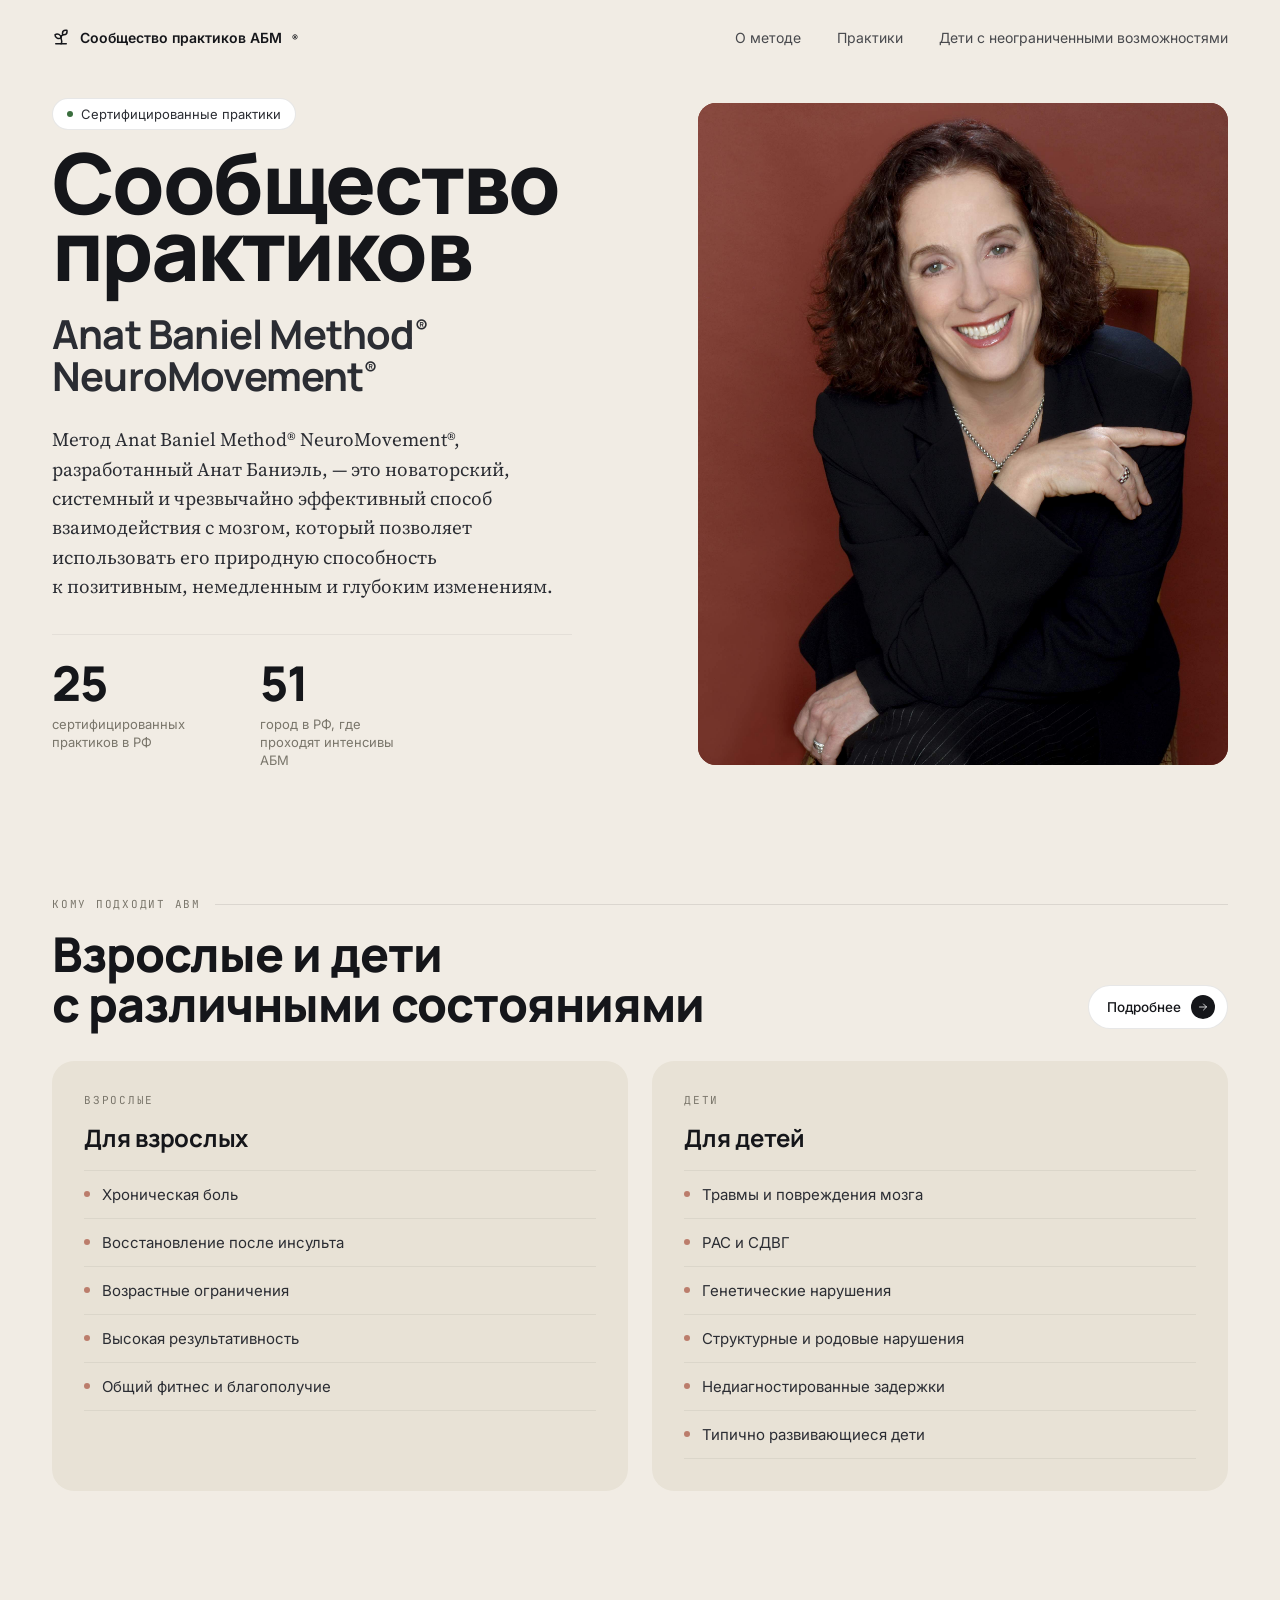
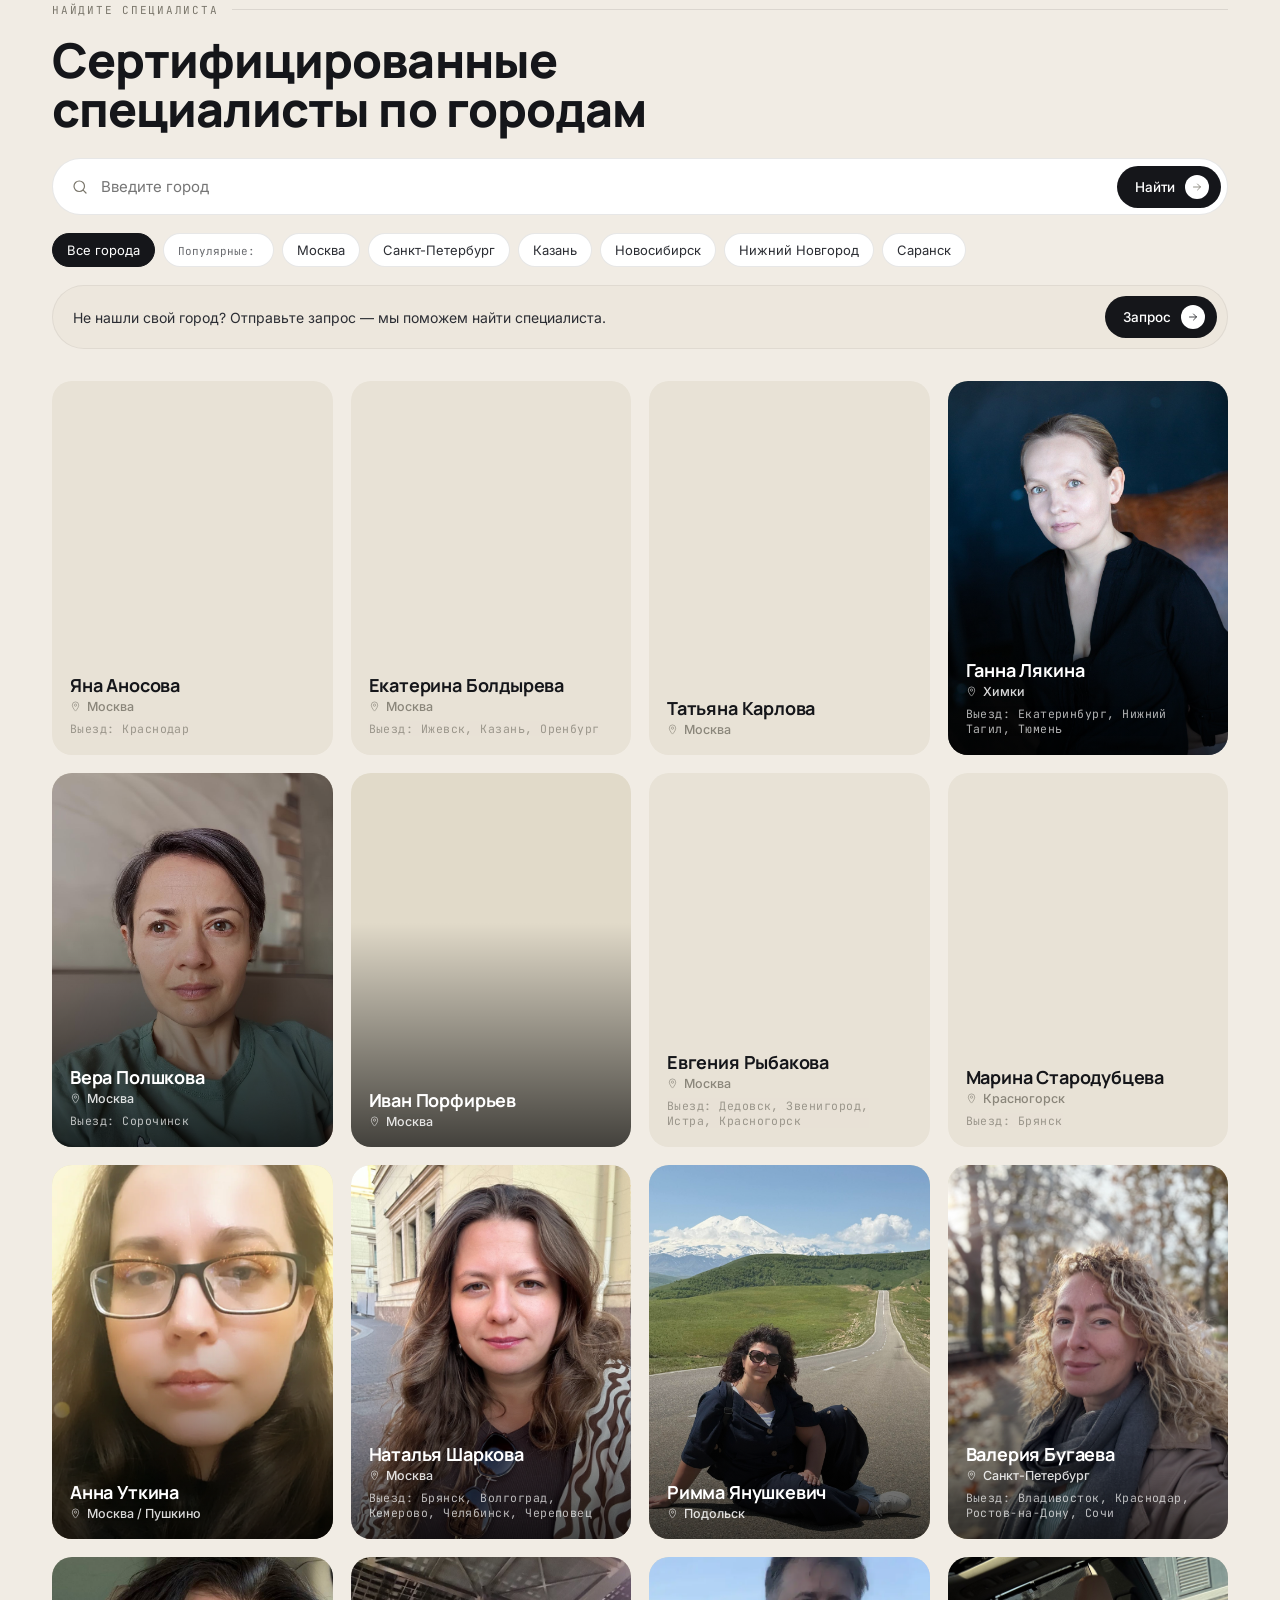
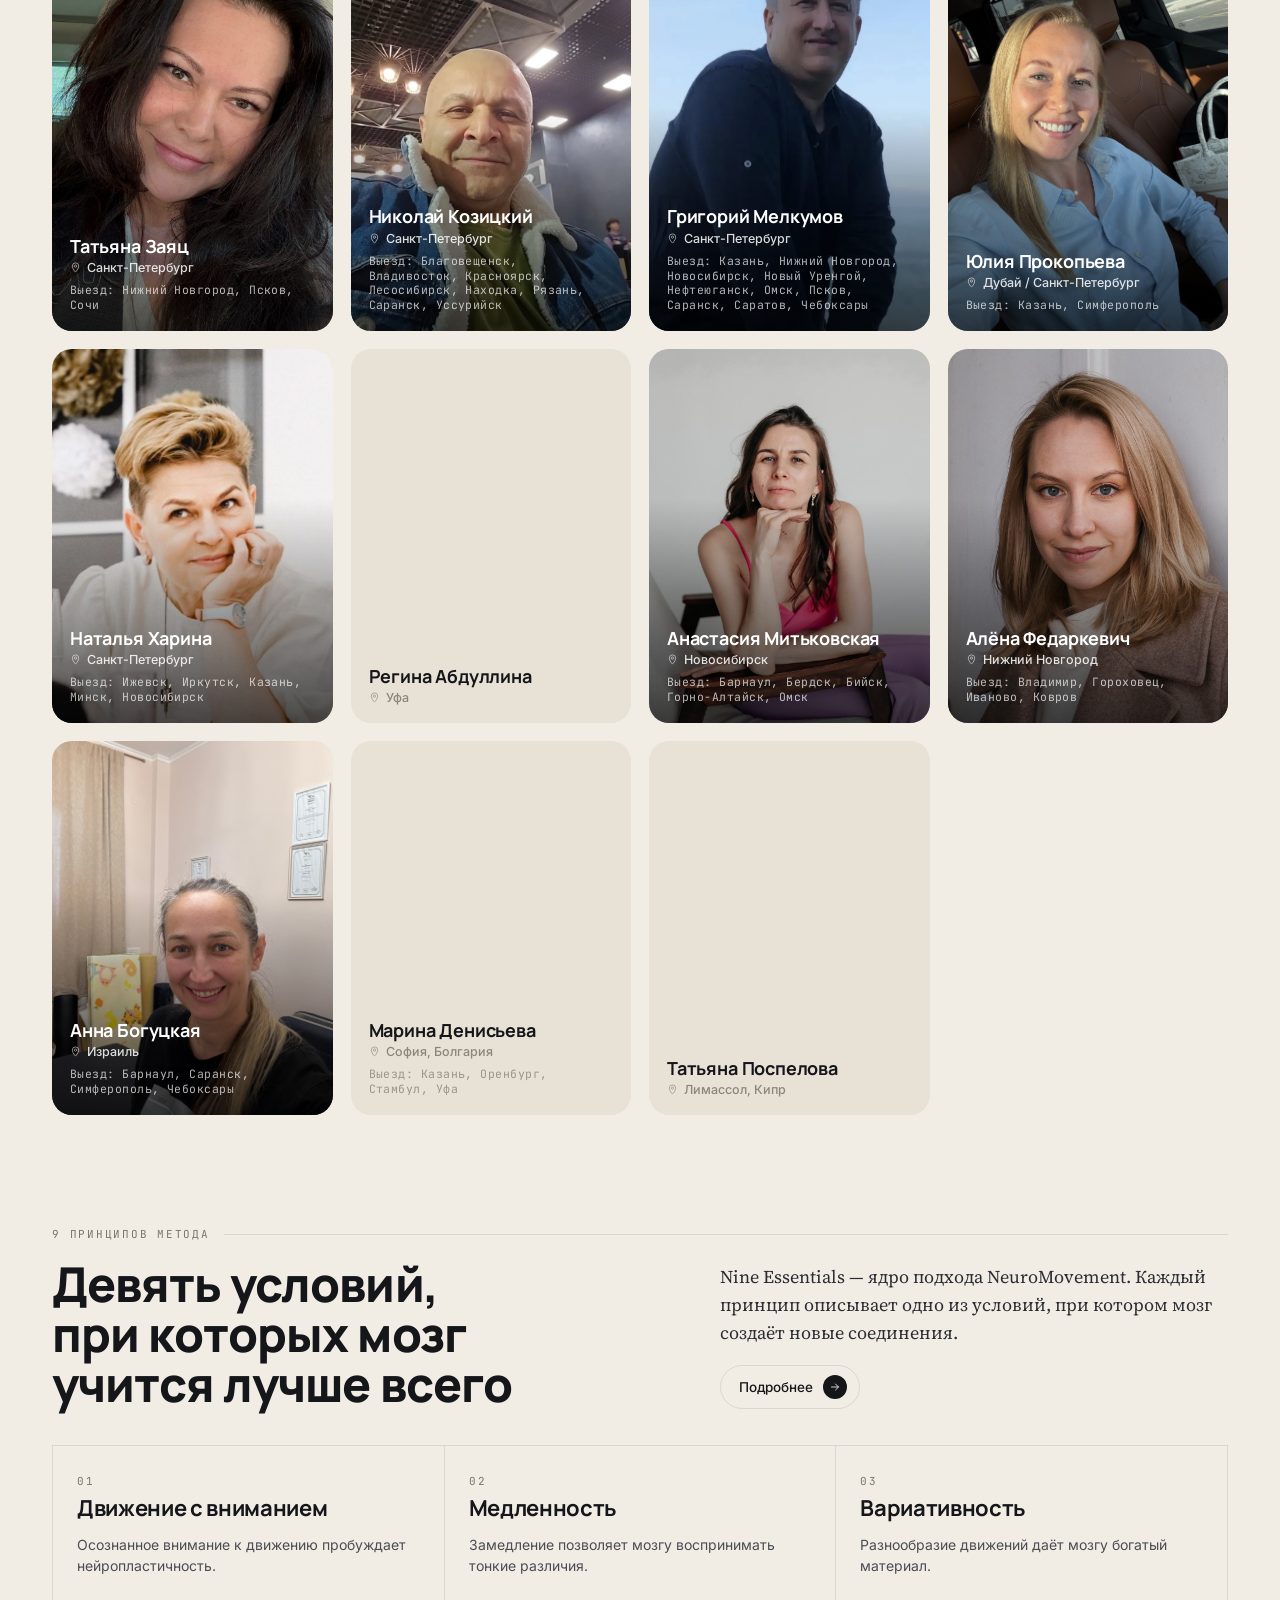
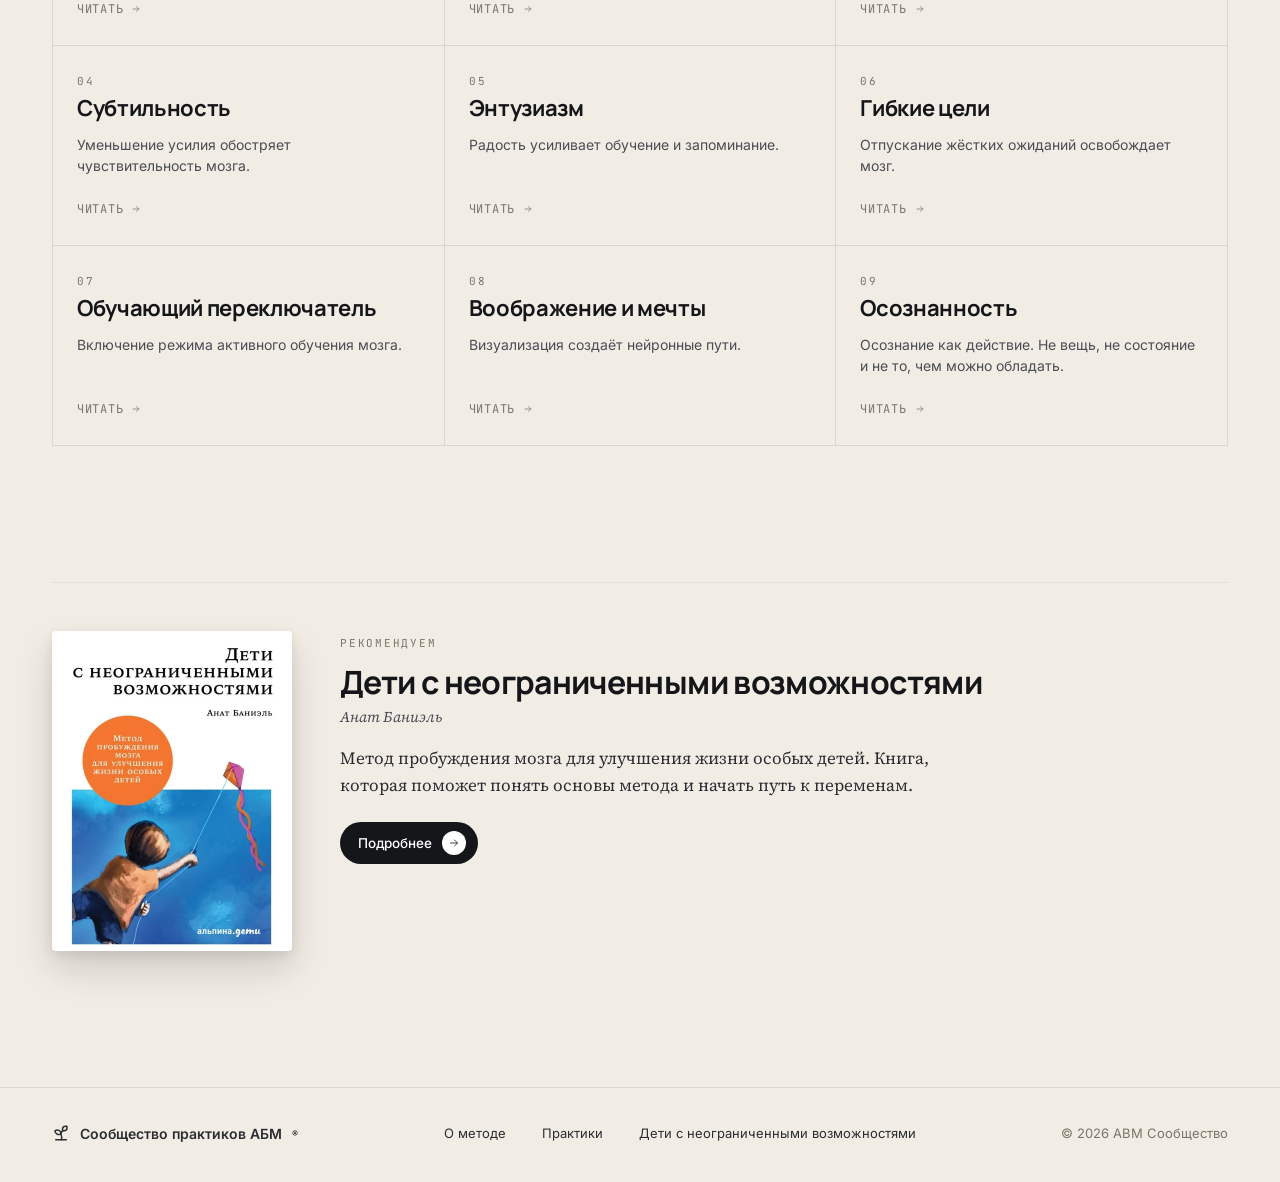
==== v2/index.html @ daff13ae "v2: фильтр городов учитывает выездные тоже Поиск/чипы матчатся по основному городу + travel cities (" ====
<!doctype html>
<html lang="ru">
<head>
<meta charset="utf-8" />
<meta name="viewport" content="width=device-width,initial-scale=1" />
<title>Сообщество практиков ABM NeuroMovement®</title>
<link rel="preconnect" href="https://fonts.googleapis.com">
<link rel="preconnect" href="https://fonts.gstatic.com" crossorigin>
<link href="https://fonts.googleapis.com/css2?family=Manrope:wght@400;500;600;700;800&family=Inter:wght@400;500;600&family=JetBrains+Mono:wght@400;500&family=Source+Serif+4:ital,opsz,wght@0,8..60,400;0,8..60,500;1,8..60,400&display=swap" rel="stylesheet">
<style>
  :root{
    --bg:#F1ECE4;
    --bg-soft:#EDE7DD;
    --card:#E8E2D6;
    --card-2:#E1DAC9;
    --ink:#15161A;
    --ink-2:#2B2D33;
    --ink-3:#4B4D55;
    --muted:#7A766B;
    --line: rgba(21,22,26,.10);
    --line-2: rgba(21,22,26,.06);
    --pill:#FFFFFF;
    --clay:#A8533F;
  }
  *{box-sizing:border-box}
  html,body{margin:0;padding:0;background:var(--bg);color:var(--ink);font-family:'Inter',system-ui,sans-serif;-webkit-font-smoothing:antialiased}
  a{color:inherit;text-decoration:none}
  img{display:block;max-width:100%}
  .container{max-width:1240px;margin:0 auto;padding:0 32px}
  .container.narrow{max-width:920px}
  .display{font-family:'Manrope',sans-serif;font-weight:800;letter-spacing:-0.025em;line-height:0.96}
  .serif{font-family:'Source Serif 4', Georgia, serif}
  .eyebrow{font-family:'JetBrains Mono',monospace;font-size:11px;letter-spacing:0.16em;text-transform:uppercase;color:var(--muted)}

  /* HEADER */
  header.top{padding:28px 0;}
  .top-row{display:flex;align-items:center;justify-content:space-between;gap:24px}
  .brand{display:flex;align-items:center;gap:10px;font-weight:600;font-size:14px}
  .brand .leaf{width:18px;height:18px;display:inline-grid;place-items:center}
  nav.menu{display:flex;gap:36px;font-size:14px;color:var(--ink-2)}
  nav.menu a{opacity:.85}
  nav.menu a:hover{opacity:1}

  /* HERO */
  .hero{padding:24px 0 80px}
  .hero-grid{display:grid;grid-template-columns:1.1fr 1fr;gap:64px;align-items:center}
  .hero h1{font-size:84px;margin:18px 0 12px;letter-spacing:-0.03em}
  .hero h2.sub-display{font-family:'Manrope',sans-serif;font-weight:700;font-size:40px;line-height:1.05;letter-spacing:-0.02em;margin:0 0 28px;color:var(--ink-2)}
  .hero .lede{font-family:'Source Serif 4',Georgia,serif;font-size:19px;line-height:1.55;color:var(--ink-2);max-width:520px;margin:0 0 32px}
  .hero-stats{display:flex;gap:48px;align-items:flex-start;margin-top:8px;border-top:1px solid var(--line-2);padding-top:24px;max-width:520px}
  .hero-stats .s .n{font-family:'Manrope',sans-serif;font-weight:800;font-size:48px;letter-spacing:-0.025em;line-height:1}
  .hero-stats .s .l{font-size:13px;color:var(--muted);margin-top:8px;line-height:1.4;max-width:160px}
  .hero-photo{aspect-ratio:4/5;background:#7E3A2A;border-radius:18px;overflow:hidden;position:relative}
  .hero-photo .ph-stripes{position:absolute;inset:0;background-image:repeating-linear-gradient(135deg,rgba(255,255,255,.04) 0 14px, rgba(0,0,0,.06) 14px 28px)}
  .hero-photo .ph-tag{position:absolute;left:18px;bottom:18px;font-family:'JetBrains Mono',monospace;font-size:10px;letter-spacing:.14em;text-transform:uppercase;color:rgba(255,255,255,.7);background:rgba(0,0,0,.3);padding:6px 9px;border-radius:6px}
  .hero-photo .ph-circle{position:absolute;right:24px;top:24px;font-family:'JetBrains Mono',monospace;font-size:10px;letter-spacing:.14em;text-transform:uppercase;color:rgba(255,255,255,.65);border:1px solid rgba(255,255,255,.4);padding:5px 9px;border-radius:999px}

  .pill{display:inline-flex;align-items:center;gap:8px;background:var(--pill);border:1px solid var(--line);padding:7px 14px;border-radius:999px;font-size:13px;color:var(--ink-2)}
  .pill .dot{width:6px;height:6px;border-radius:50%;background:#3a6e3e}

  .btn{display:inline-flex;align-items:center;gap:10px;background:#15161A;color:#fff;padding:9px 12px 9px 18px;border-radius:999px;font-size:13.5px;font-weight:500;border:0;cursor:pointer;font-family:inherit}
  .btn .arr{width:24px;height:24px;background:#fff;color:#15161A;border-radius:50%;display:grid;place-items:center}
  .btn.ghost{background:transparent;color:var(--ink);border:1px solid var(--line)}
  .btn.ghost .arr{background:#15161A;color:#fff}
  .btn.lite{background:#fff;color:var(--ink);border:1px solid var(--line)}
  .btn.lite .arr{background:#15161A;color:#fff}

  /* SECTION */
  section.block{padding:48px 0 64px}
  .sec-eyebrow{display:flex;align-items:center;gap:14px;color:var(--muted);max-width:1240px;margin:0 auto}
  .sec-eyebrow .ln{flex:1;height:1px;background:var(--line)}
  .sec-title{font-family:'Manrope',sans-serif;font-weight:800;letter-spacing:-0.02em;line-height:1.04;font-size:48px;margin:18px 0 0;max-width:760px}

  /* WHO IS IT FOR (calm, two columns) */
  .who-head{display:flex;justify-content:space-between;align-items:flex-end;gap:32px;margin-bottom:32px;flex-wrap:wrap}
  .who-cols{display:grid;grid-template-columns:1fr 1fr;gap:24px}
  .who-col{background:var(--card);border-radius:22px;padding:32px;display:flex;flex-direction:column;gap:18px}
  .who-col h3{font-family:'Manrope',sans-serif;font-weight:700;font-size:24px;letter-spacing:-0.01em;margin:0;line-height:1.1}
  .who-col .label{font-family:'JetBrains Mono',monospace;font-size:11px;letter-spacing:.16em;text-transform:uppercase;color:var(--muted)}
  .who-col ul{list-style:none;margin:0;padding:0;display:flex;flex-direction:column}
  .who-col li{display:flex;align-items:center;gap:12px;padding:14px 0;border-top:1px solid var(--line-2);font-size:15px;color:var(--ink-2)}
  .who-col li:last-child{border-bottom:1px solid var(--line-2)}
  .who-col li .dot{width:6px;height:6px;border-radius:50%;background:var(--clay);opacity:.7;flex:none}

  /* SEARCH PRACTITIONERS */
  .search-head{display:grid;grid-template-columns:1fr auto;gap:32px;align-items:end;margin-bottom:24px}
  .search-bar{display:flex;align-items:center;background:#fff;border:1px solid var(--line);border-radius:999px;padding:6px 6px 6px 18px;gap:12px;margin-bottom:18px}
  .search-bar svg{flex:none;color:var(--muted)}
  .search-bar input{flex:1;border:0;outline:0;background:transparent;font:inherit;font-size:15px;color:var(--ink);padding:12px 0}
  .search-bar .btn{margin-left:auto}
  .city-filters{display:flex;gap:8px;flex-wrap:wrap;margin-bottom:18px}
  .chip-btn{font:inherit;font-size:13px;background:#fff;color:var(--ink-2);border:1px solid var(--line);padding:8px 14px;border-radius:999px;cursor:pointer}
  .chip-btn.on{background:#15161A;color:#fff;border-color:#15161A}
  .chip-btn .lbl{opacity:.7;margin-right:4px;font-family:'JetBrains Mono',monospace;font-size:11px}
  .req-row{display:flex;align-items:center;justify-content:space-between;gap:16px;background:var(--bg-soft);border:1px solid var(--line-2);border-radius:999px;padding:10px 10px 10px 20px;font-size:14px;color:var(--ink-2);margin-bottom:32px}

  .pgrid{display:grid;grid-template-columns:repeat(4,1fr);gap:18px}
  .pcard{aspect-ratio:3/4;border-radius:20px;overflow:hidden;position:relative;background:var(--card-2);display:flex;flex-direction:column;justify-content:flex-end;padding:18px;color:#fff;isolation:isolate}
  .pcard.empty{background:var(--card);color:var(--ink)}
  .pcard.empty::after{display:none}
  .pcard .ph{position:absolute;inset:0;z-index:-2;background-size:cover;background-position:center}
  .pcard::after{content:"";position:absolute;inset:0;background:linear-gradient(180deg,rgba(0,0,0,0) 40%, rgba(0,0,0,.7) 100%);z-index:-1}
  .pcard .name{font-family:'Manrope',sans-serif;font-weight:700;font-size:18px;line-height:1.15;letter-spacing:-0.01em;margin:0 0 4px}
  .pcard .city{font-size:12.5px;opacity:.85;font-weight:500;display:flex;align-items:center;gap:6px}
  .pcard .city svg{opacity:.85}
  .pcard .away{margin-top:8px;font-size:11.5px;opacity:.7;line-height:1.3;font-family:'JetBrains Mono',monospace;letter-spacing:0.04em}
  .pcard.empty .name{color:var(--ink)}
  .pcard.empty .city{color:var(--muted)}
  .pcard.empty .away{color:var(--muted)}
  .pcard .ph:not([style])::before{content:"";position:absolute;inset:0;background-image:repeating-linear-gradient(135deg,rgba(255,255,255,.04) 0 14px, rgba(0,0,0,.06) 14px 28px)}
  .pcard .ph[style]{background-size:cover;background-position:center}

  /* placeholder photo backgrounds */
  .ph-a{background:linear-gradient(135deg,#5a4d40 0%,#2c2620 100%)}
  .ph-b{background:linear-gradient(135deg,#7d4a3a 0%,#3a1e18 100%)}
  .ph-c{background:linear-gradient(135deg,#3d4f3a 0%,#1c2a1a 100%)}
  .ph-d{background:linear-gradient(135deg,#3a4a55 0%,#1a2530 100%)}
  .ph-e{background:linear-gradient(135deg,#553a4a 0%,#2a1a25 100%)}
  .ph-f{background:linear-gradient(135deg,#6a5a3a 0%,#332a18 100%)}

  /* 9 PRINCIPLES — text-first, no images */
  .nine-head{display:grid;grid-template-columns:1.1fr .9fr;gap:48px;align-items:end;margin-bottom:36px}
  .nine-head p{font-family:'Source Serif 4',Georgia,serif;font-size:18px;line-height:1.55;color:var(--ink-2);margin:0;max-width:520px}
  .nine-grid{display:grid;grid-template-columns:repeat(3,1fr);gap:0;border-top:1px solid var(--line);border-left:1px solid var(--line)}
  .ncell{padding:28px 24px;border-right:1px solid var(--line);border-bottom:1px solid var(--line);min-height:200px;display:flex;flex-direction:column;gap:8px;background:transparent;transition:background .2s}
  .ncell:hover{background:var(--bg-soft)}
  .ncell .num{font-family:'JetBrains Mono',monospace;font-size:11px;letter-spacing:.18em;color:var(--muted)}
  .ncell h4{font-family:'Manrope',sans-serif;font-weight:700;font-size:22px;letter-spacing:-0.015em;margin:0 0 6px;line-height:1.1}
  .ncell p{font-size:14px;line-height:1.5;color:var(--ink-3);margin:0}
  .ncell .arr{margin-top:auto;padding-top:14px;display:inline-flex;align-items:center;gap:8px;font-size:12px;color:var(--muted);font-family:'JetBrains Mono',monospace;letter-spacing:.06em;text-transform:uppercase}

  /* BOOK calm */
  .book{display:grid;grid-template-columns:240px 1fr;gap:48px;align-items:start;padding:48px 0 24px;border-top:1px solid var(--line-2);margin-top:24px}
  .book .cover-wrap{aspect-ratio:3/4;border-radius:4px;box-shadow:0 18px 36px rgba(0,0,0,.14), 0 4px 12px rgba(0,0,0,.08);position:relative;overflow:hidden}
  .book .cover-wrap img{display:block;width:100%;height:100%;object-fit:cover}
  .book .body .label{font-family:'JetBrains Mono',monospace;font-size:11px;letter-spacing:.16em;text-transform:uppercase;color:var(--muted)}
  .book .body h2{font-family:'Manrope',sans-serif;font-weight:700;font-size:32px;letter-spacing:-0.02em;line-height:1.1;margin:14px 0 6px}
  .book .body .author{font-family:'Source Serif 4',Georgia,serif;font-style:italic;font-size:15px;color:var(--ink-3);margin-bottom:18px}
  .book .body p{font-family:'Source Serif 4',Georgia,serif;font-size:17px;line-height:1.6;color:var(--ink-2);margin:0 0 22px;max-width:620px}

  footer{padding:36px 0 40px;border-top:1px solid var(--line);margin-top:48px}
  footer .row{display:flex;justify-content:space-between;align-items:center;gap:32px;font-size:13px;color:var(--ink-2)}
  footer nav{display:flex;gap:36px}
  footer .copy{color:var(--muted)}

  svg{display:block}

  /* MODAL */
  .pcard{cursor:pointer}
  .modal-backdrop{position:fixed;inset:0;background:rgba(20,20,22,.45);backdrop-filter:blur(6px);-webkit-backdrop-filter:blur(6px);display:none;align-items:center;justify-content:center;z-index:90;padding:24px;opacity:0;transition:opacity .2s ease}
  .modal-backdrop.open{display:flex;opacity:1}
  .modal{background:var(--bg);border-radius:24px;width:min(880px,100%);max-height:calc(100vh - 48px);overflow:hidden;display:grid;grid-template-columns:340px 1fr;box-shadow:0 30px 80px rgba(0,0,0,.25), 0 8px 24px rgba(0,0,0,.12);transform:translateY(8px) scale(.985);transition:transform .25s cubic-bezier(.2,.7,.2,1)}
  .modal-backdrop.open .modal{transform:translateY(0) scale(1)}
  .modal .m-photo{position:relative;background:#7E3A2A;min-height:520px}
  .modal .m-photo .ph-stripes{position:absolute;inset:0;background-image:repeating-linear-gradient(135deg,rgba(255,255,255,.04) 0 14px, rgba(0,0,0,.06) 14px 28px)}
  .modal .m-photo .ph-tag{position:absolute;left:18px;bottom:18px;font-family:'JetBrains Mono',monospace;font-size:10px;letter-spacing:.14em;text-transform:uppercase;color:rgba(255,255,255,.7);background:rgba(0,0,0,.3);padding:6px 9px;border-radius:6px}
  .modal .m-body{padding:36px 36px 32px;overflow-y:auto;display:flex;flex-direction:column;gap:0}
  .modal .m-close{position:absolute;top:16px;right:16px;width:36px;height:36px;border-radius:50%;background:rgba(255,255,255,.92);border:0;display:grid;place-items:center;cursor:pointer;color:#15161A;z-index:2}
  .modal .m-close:hover{background:#fff}
  .modal .m-eyebrow{font-family:'JetBrains Mono',monospace;font-size:11px;letter-spacing:.16em;text-transform:uppercase;color:var(--muted);margin-bottom:14px}
  .modal h3{font-family:'Manrope',sans-serif;font-weight:800;font-size:36px;letter-spacing:-0.02em;line-height:1.05;margin:0 0 14px;color:var(--ink)}
  .modal .m-meta{display:flex;flex-wrap:wrap;gap:8px;margin-bottom:22px}
  .modal .m-meta .pill{font-size:12.5px;padding:6px 12px}
  .modal .m-meta .pill svg{flex:none;color:var(--muted)}
  .modal .m-bio p{font-family:'Source Serif 4',Georgia,serif;font-size:16px;line-height:1.6;color:var(--ink-2);margin:0 0 16px;letter-spacing:-0.003em}
  .modal .m-bio p:last-child{margin-bottom:0}
  .modal .m-tags{display:flex;flex-wrap:wrap;gap:6px;margin-top:22px;padding-top:22px;border-top:1px solid var(--line-2)}
  .modal .m-tags .chip{display:inline-block;font-size:12px;color:var(--ink-2);background:rgba(21,22,26,.05);padding:5px 11px;border-radius:999px}
  .modal .m-cta{display:flex;gap:10px;margin-top:24px;flex-wrap:wrap}

  @media (max-width: 720px){
    .modal{grid-template-columns:1fr;max-height:calc(100vh - 24px)}
    .modal .m-photo{min-height:240px;aspect-ratio:1.2/1}
    .modal h3{font-size:28px}
    .top-row{flex-direction:column;align-items:flex-start;gap:14px}
    nav.menu{flex-wrap:wrap;gap:14px 24px}
  }

  @media (max-width: 1080px){
    .hero-grid{grid-template-columns:1fr;gap:32px}
    .hero h1{font-size:60px}
    .hero h2.sub-display{font-size:28px}
    .who-cols{grid-template-columns:1fr}
    .pgrid{grid-template-columns:repeat(2,1fr)}
    .nine-grid{grid-template-columns:repeat(2,1fr)}
    .nine-head{grid-template-columns:1fr;gap:24px}
    .book{grid-template-columns:160px 1fr;gap:24px}
    .sec-title{font-size:36px}
  }
</style>
</head>
<body>

<header class="top">
  <div class="container top-row">
    <div class="brand">
      <span class="leaf" aria-hidden="true">
        <svg xmlns="http://www.w3.org/2000/svg" viewBox="0 0 24 24" fill="none" stroke="currentColor" stroke-width="2" stroke-linecap="round" stroke-linejoin="round" width="18" height="18"><path d="M14 9.536V7a4 4 0 0 1 4-4h1.5a.5.5 0 0 1 .5.5V5a4 4 0 0 1-4 4 4 4 0 0 0-4 4c0 2 1 3 1 5a5 5 0 0 1-1 3"/><path d="M4 9a5 5 0 0 1 8 4 5 5 0 0 1-8-4"/><path d="M5 21h14"/></svg>
      </span>
      Сообщество практиков АБМ<sup style="font-size:9px">®</sup>
    </div>
    <nav class="menu">
      <a href="#about">О методе</a>
      <a href="#search">Практики</a>
      <a href="#book">Дети с неограниченными возможностями</a>
    </nav>
  </div>
</header>

<!-- HERO -->
<section class="hero">
  <div class="container">
    <div class="hero-grid">
      <div>
        <span class="pill"><span class="dot"></span>Сертифицированные практики</span>
        <h1 class="display" style="line-height: 0.8; margin: 18px 0px 30.773438px">Сообщество<br/>практиков</h1>
        <h2 class="sub-display">Anat Baniel Method<sup style="font-size:0.5em;vertical-align:super">®</sup><br/>NeuroMovement<sup style="font-size:0.5em;vertical-align:super">®</sup></h2>
        <p class="lede">Метод Anat Baniel Method® NeuroMovement®, разработанный Анат&nbsp;Баниэль,&nbsp;— это новаторский, системный и&nbsp;чрезвычайно эффективный способ взаимодействия с&nbsp;мозгом, который позволяет использовать его природную способность к&nbsp;позитивным, немедленным и&nbsp;глубоким изменениям.</p>

        <div class="hero-stats">
          <div class="s">
            <div class="n">25</div>
            <div class="l">сертифицированных практиков в&nbsp;РФ</div>
          </div>
          <div class="s">
            <div class="n">51</div>
            <div class="l">город в&nbsp;РФ, где проходят интенсивы АБМ</div>
          </div>
        </div>
      </div>
      <div class="hero-photo" aria-label="Анат Баниэль — основатель метода">
        <img src="../images/anat-baniel.jpg" alt="Анат Баниэль" style="position:absolute;inset:0;width:100%;height:100%;object-fit:cover;object-position:center top">
      </div>
    </div>
  </div>
</section>

<!-- ABOUT / WHO IS IT FOR -->
<section class="block" id="about">
  <div class="container">
    <div class="sec-eyebrow"><span class="eyebrow">Кому подходит ABM</span><span class="ln"></span></div>
    <div class="who-head">
      <div>
        <h2 class="sec-title">Взрослые и&nbsp;дети<br/>с&nbsp;различными состояниями</h2>
      </div>
      <a href="#" class="btn lite">Подробнее
        <span class="arr"><svg width="12" height="12" viewBox="0 0 24 24" fill="none"><path d="M5 12h14M13 6l6 6-6 6" stroke="currentColor" stroke-width="1.6" stroke-linecap="round"/></svg></span>
      </a>
    </div>

    <div class="who-cols">
      <div class="who-col">
        <span class="label">Взрослые</span>
        <h3>Для&nbsp;взрослых</h3>
        <ul>
          <li><span class="dot"></span>Хроническая боль</li>
          <li><span class="dot"></span>Восстановление после инсульта</li>
          <li><span class="dot"></span>Возрастные ограничения</li>
          <li><span class="dot"></span>Высокая результативность</li>
          <li><span class="dot"></span>Общий фитнес и&nbsp;благополучие</li>
        </ul>
      </div>
      <div class="who-col">
        <span class="label">Дети</span>
        <h3>Для&nbsp;детей</h3>
        <ul>
          <li><span class="dot"></span>Травмы и&nbsp;повреждения мозга</li>
          <li><span class="dot"></span>РАС и&nbsp;СДВГ</li>
          <li><span class="dot"></span>Генетические нарушения</li>
          <li><span class="dot"></span>Структурные и&nbsp;родовые нарушения</li>
          <li><span class="dot"></span>Недиагностированные задержки</li>
          <li><span class="dot"></span>Типично развивающиеся дети</li>
        </ul>
      </div>
    </div>
  </div>
</section>

<!-- FIND PRACTITIONER -->
<section class="block" id="search">
  <div class="container">
    <div class="sec-eyebrow"><span class="eyebrow">Найдите специалиста</span><span class="ln"></span></div>
    <div class="search-head">
      <h2 class="sec-title">Сертифицированные<br/>специалисты по&nbsp;городам</h2>
    </div>

    <div class="search-bar">
      <svg width="18" height="18" viewBox="0 0 24 24" fill="none"><circle cx="11" cy="11" r="7" stroke="currentColor" stroke-width="1.6"/><path d="m20 20-3.5-3.5" stroke="currentColor" stroke-width="1.6" stroke-linecap="round"/></svg>
      <input placeholder="Введите город" aria-label="Поиск города" />
      <button class="btn">Найти
        <span class="arr"><svg width="12" height="12" viewBox="0 0 24 24" fill="none"><path d="M5 12h14M13 6l6 6-6 6" stroke="currentColor" stroke-width="1.6" stroke-linecap="round"/></svg></span>
      </button>
    </div>

    <div class="city-filters">
      <button class="chip-btn on">Все города</button>
      <button class="chip-btn"><span class="lbl">Популярные:</span></button>
      <button class="chip-btn">Москва</button>
      <button class="chip-btn">Санкт-Петербург</button>
      <button class="chip-btn">Казань</button>
      <button class="chip-btn">Новосибирск</button>
      <button class="chip-btn">Нижний Новгород</button>
      <button class="chip-btn">Саранск</button>
    </div>

    <div class="req-row">
      <span>Не нашли свой город? Отправьте запрос&nbsp;— мы&nbsp;поможем найти специалиста.</span>
      <a href="#" class="btn">Запрос
        <span class="arr"><svg width="12" height="12" viewBox="0 0 24 24" fill="none"><path d="M5 12h14M13 6l6 6-6 6" stroke="currentColor" stroke-width="1.6" stroke-linecap="round"/></svg></span>
      </a>
    </div>

    <div class="pgrid">
      <article class="pcard empty" data-id="anosova-yana">
        <div class="name">Яна Аносова</div>
        <div class="city"><svg width="11" height="11" viewBox="0 0 24 24" fill="none"><path d="M12 22s7-7 7-13a7 7 0 1 0-14 0c0 6 7 13 7 13Z" stroke="currentColor" stroke-width="1.6"/><circle cx="12" cy="9" r="2.5" stroke="currentColor" stroke-width="1.6"/></svg>Москва</div>
        <div class="away">Выезд: Краснодар</div>
      </article>
      <article class="pcard empty" data-id="boldyreva-ekaterina">
        <div class="name">Екатерина Болдырева</div>
        <div class="city"><svg width="11" height="11" viewBox="0 0 24 24" fill="none"><path d="M12 22s7-7 7-13a7 7 0 1 0-14 0c0 6 7 13 7 13Z" stroke="currentColor" stroke-width="1.6"/><circle cx="12" cy="9" r="2.5" stroke="currentColor" stroke-width="1.6"/></svg>Москва</div>
        <div class="away">Выезд: Ижевск, Казань, Оренбург</div>
      </article>
      <article class="pcard empty" data-id="karlova-tatyana">
        <div class="name">Татьяна Карлова</div>
        <div class="city"><svg width="11" height="11" viewBox="0 0 24 24" fill="none"><path d="M12 22s7-7 7-13a7 7 0 1 0-14 0c0 6 7 13 7 13Z" stroke="currentColor" stroke-width="1.6"/><circle cx="12" cy="9" r="2.5" stroke="currentColor" stroke-width="1.6"/></svg>Москва</div>
      </article>
      <article class="pcard" data-id="lyakina-ganna">
        <div class="ph" style="background-image:url(../images/practitioner-photos/lyakina-ganna.jpg)"></div>
        <div class="name">Ганна Лякина</div>
        <div class="city"><svg width="11" height="11" viewBox="0 0 24 24" fill="none"><path d="M12 22s7-7 7-13a7 7 0 1 0-14 0c0 6 7 13 7 13Z" stroke="currentColor" stroke-width="1.6"/><circle cx="12" cy="9" r="2.5" stroke="currentColor" stroke-width="1.6"/></svg>Химки</div>
        <div class="away">Выезд: Екатеринбург, Нижний Тагил, Тюмень</div>
      </article>

      <article class="pcard" data-id="polshkova-vera">
        <div class="ph" style="background-image:url(../images/practitioner-photos/polshkova-vera.jpg)"></div>
        <div class="name">Вера Полшкова</div>
        <div class="city"><svg width="11" height="11" viewBox="0 0 24 24" fill="none"><path d="M12 22s7-7 7-13a7 7 0 1 0-14 0c0 6 7 13 7 13Z" stroke="currentColor" stroke-width="1.6"/><circle cx="12" cy="9" r="2.5" stroke="currentColor" stroke-width="1.6"/></svg>Москва</div>
        <div class="away">Выезд: Сорочинск</div>
      </article>
      <article class="pcard" data-id="porfiriev-ivan">
        <div class="ph" style="background-image:url(../images/practitioner-photos/porfiriev-ivan.jpg)"></div>
        <div class="name">Иван Порфирьев</div>
        <div class="city"><svg width="11" height="11" viewBox="0 0 24 24" fill="none"><path d="M12 22s7-7 7-13a7 7 0 1 0-14 0c0 6 7 13 7 13Z" stroke="currentColor" stroke-width="1.6"/><circle cx="12" cy="9" r="2.5" stroke="currentColor" stroke-width="1.6"/></svg>Москва</div>
      </article>
      <article class="pcard empty" data-id="rybakova-evgeniya">
        <div class="name">Евгения Рыбакова</div>
        <div class="city"><svg width="11" height="11" viewBox="0 0 24 24" fill="none"><path d="M12 22s7-7 7-13a7 7 0 1 0-14 0c0 6 7 13 7 13Z" stroke="currentColor" stroke-width="1.6"/><circle cx="12" cy="9" r="2.5" stroke="currentColor" stroke-width="1.6"/></svg>Москва</div>
        <div class="away">Выезд: Дедовск, Звенигород, Истра, Красногорск</div>
      </article>
      <article class="pcard empty" data-id="starodubtseva-marina">
        <div class="name">Марина Стародубцева</div>
        <div class="city"><svg width="11" height="11" viewBox="0 0 24 24" fill="none"><path d="M12 22s7-7 7-13a7 7 0 1 0-14 0c0 6 7 13 7 13Z" stroke="currentColor" stroke-width="1.6"/><circle cx="12" cy="9" r="2.5" stroke="currentColor" stroke-width="1.6"/></svg>Красногорск</div>
        <div class="away">Выезд: Брянск</div>
      </article>

      <article class="pcard" data-id="utkina-anna">
        <div class="ph" style="background-image:url(../images/practitioner-photos/utkina-anna.webp)"></div>
        <div class="name">Анна Уткина</div>
        <div class="city"><svg width="11" height="11" viewBox="0 0 24 24" fill="none"><path d="M12 22s7-7 7-13a7 7 0 1 0-14 0c0 6 7 13 7 13Z" stroke="currentColor" stroke-width="1.6"/><circle cx="12" cy="9" r="2.5" stroke="currentColor" stroke-width="1.6"/></svg>Москва / Пушкино</div>
      </article>
      <article class="pcard" data-id="sharkova-natalya">
        <div class="ph" style="background-image:url(../images/practitioner-photos/sharkova-natalya.jpg)"></div>
        <div class="name">Наталья Шаркова</div>
        <div class="city"><svg width="11" height="11" viewBox="0 0 24 24" fill="none"><path d="M12 22s7-7 7-13a7 7 0 1 0-14 0c0 6 7 13 7 13Z" stroke="currentColor" stroke-width="1.6"/><circle cx="12" cy="9" r="2.5" stroke="currentColor" stroke-width="1.6"/></svg>Москва</div>
        <div class="away">Выезд: Брянск, Волгоград, Кемерово, Челябинск, Череповец</div>
      </article>
      <article class="pcard" data-id="yanushkevich-rimma">
        <div class="ph" style="background-image:url(../images/practitioner-photos/yanushkevich-rimma.jpg)"></div>
        <div class="name">Римма Янушкевич</div>
        <div class="city"><svg width="11" height="11" viewBox="0 0 24 24" fill="none"><path d="M12 22s7-7 7-13a7 7 0 1 0-14 0c0 6 7 13 7 13Z" stroke="currentColor" stroke-width="1.6"/><circle cx="12" cy="9" r="2.5" stroke="currentColor" stroke-width="1.6"/></svg>Подольск</div>
      </article>
      <article class="pcard" data-id="bugaeva-valeriya">
        <div class="ph" style="background-image:url(../images/practitioner-photos/bugaeva-valeriya.jpg)"></div>
        <div class="name">Валерия Бугаева</div>
        <div class="city"><svg width="11" height="11" viewBox="0 0 24 24" fill="none"><path d="M12 22s7-7 7-13a7 7 0 1 0-14 0c0 6 7 13 7 13Z" stroke="currentColor" stroke-width="1.6"/><circle cx="12" cy="9" r="2.5" stroke="currentColor" stroke-width="1.6"/></svg>Санкт-Петербург</div>
        <div class="away">Выезд: Владивосток, Краснодар, Ростов-на-Дону, Сочи</div>
      </article>

      <article class="pcard" data-id="zayats-tatyana">
        <div class="ph" style="background-image:url(../images/practitioner-photos/zayats-tatyana.jpg)"></div>
        <div class="name">Татьяна Заяц</div>
        <div class="city"><svg width="11" height="11" viewBox="0 0 24 24" fill="none"><path d="M12 22s7-7 7-13a7 7 0 1 0-14 0c0 6 7 13 7 13Z" stroke="currentColor" stroke-width="1.6"/><circle cx="12" cy="9" r="2.5" stroke="currentColor" stroke-width="1.6"/></svg>Санкт-Петербург</div>
        <div class="away">Выезд: Нижний Новгород, Псков, Сочи</div>
      </article>
      <article class="pcard" data-id="kozitsky-nikolay">
        <div class="ph" style="background-image:url(../images/practitioner-photos/kozitsky-nikolay.jpg)"></div>
        <div class="name">Николай Козицкий</div>
        <div class="city"><svg width="11" height="11" viewBox="0 0 24 24" fill="none"><path d="M12 22s7-7 7-13a7 7 0 1 0-14 0c0 6 7 13 7 13Z" stroke="currentColor" stroke-width="1.6"/><circle cx="12" cy="9" r="2.5" stroke="currentColor" stroke-width="1.6"/></svg>Санкт-Петербург</div>
        <div class="away">Выезд: Благовещенск, Владивосток, Красноярск, Лесосибирск, Находка, Рязань, Саранск, Уссурийск</div>
      </article>
      <article class="pcard" data-id="melkumov-grigory">
        <div class="ph" style="background-image:url(../images/practitioner-photos/melkumov-grigory.webp)"></div>
        <div class="name">Григорий Мелкумов</div>
        <div class="city"><svg width="11" height="11" viewBox="0 0 24 24" fill="none"><path d="M12 22s7-7 7-13a7 7 0 1 0-14 0c0 6 7 13 7 13Z" stroke="currentColor" stroke-width="1.6"/><circle cx="12" cy="9" r="2.5" stroke="currentColor" stroke-width="1.6"/></svg>Санкт-Петербург</div>
        <div class="away">Выезд: Казань, Нижний Новгород, Новосибирск, Новый Уренгой, Нефтеюганск, Омск, Псков, Саранск, Саратов, Чебоксары</div>
      </article>
      <article class="pcard" data-id="prokopyeva-yuliya">
        <div class="ph" style="background-image:url(../images/practitioner-photos/prokopyeva-yuliya.jpg)"></div>
        <div class="name">Юлия Прокопьева</div>
        <div class="city"><svg width="11" height="11" viewBox="0 0 24 24" fill="none"><path d="M12 22s7-7 7-13a7 7 0 1 0-14 0c0 6 7 13 7 13Z" stroke="currentColor" stroke-width="1.6"/><circle cx="12" cy="9" r="2.5" stroke="currentColor" stroke-width="1.6"/></svg>Дубай / Санкт-Петербург</div>
        <div class="away">Выезд: Казань, Симферополь</div>
      </article>

      <article class="pcard" data-id="kharina-natalya">
        <div class="ph" style="background-image:url(../images/practitioner-photos/kharina-natalya.jpg)"></div>
        <div class="name">Наталья Харина</div>
        <div class="city"><svg width="11" height="11" viewBox="0 0 24 24" fill="none"><path d="M12 22s7-7 7-13a7 7 0 1 0-14 0c0 6 7 13 7 13Z" stroke="currentColor" stroke-width="1.6"/><circle cx="12" cy="9" r="2.5" stroke="currentColor" stroke-width="1.6"/></svg>Санкт-Петербург</div>
        <div class="away">Выезд: Ижевск, Иркутск, Казань, Минск, Новосибирск</div>
      </article>
      <article class="pcard empty" data-id="abdullina-regina">
        <div class="name">Регина Абдуллина</div>
        <div class="city"><svg width="11" height="11" viewBox="0 0 24 24" fill="none"><path d="M12 22s7-7 7-13a7 7 0 1 0-14 0c0 6 7 13 7 13Z" stroke="currentColor" stroke-width="1.6"/><circle cx="12" cy="9" r="2.5" stroke="currentColor" stroke-width="1.6"/></svg>Уфа</div>
      </article>
      <article class="pcard" data-id="mitkovskaya-anastasiya">
        <div class="ph" style="background-image:url(../images/practitioner-photos/mitkovskaya-anastasiya.jpg)"></div>
        <div class="name">Анастасия Митьковская</div>
        <div class="city"><svg width="11" height="11" viewBox="0 0 24 24" fill="none"><path d="M12 22s7-7 7-13a7 7 0 1 0-14 0c0 6 7 13 7 13Z" stroke="currentColor" stroke-width="1.6"/><circle cx="12" cy="9" r="2.5" stroke="currentColor" stroke-width="1.6"/></svg>Новосибирск</div>
        <div class="away">Выезд: Барнаул, Бердск, Бийск, Горно-Алтайск, Омск</div>
      </article>
      <article class="pcard" data-id="fedarkevich-alyona">
        <div class="ph" style="background-image:url(../images/practitioner-photos/fedarkevich-alyona.jpg)"></div>
        <div class="name">Алёна Федаркевич</div>
        <div class="city"><svg width="11" height="11" viewBox="0 0 24 24" fill="none"><path d="M12 22s7-7 7-13a7 7 0 1 0-14 0c0 6 7 13 7 13Z" stroke="currentColor" stroke-width="1.6"/><circle cx="12" cy="9" r="2.5" stroke="currentColor" stroke-width="1.6"/></svg>Нижний Новгород</div>
        <div class="away">Выезд: Владимир, Гороховец, Иваново, Ковров</div>
      </article>

      <article class="pcard" data-id="bogutskaya-anna">
        <div class="ph" style="background-image:url(../images/practitioner-photos/bogutskaya-anna.jpg)"></div>
        <div class="name">Анна Богуцкая</div>
        <div class="city"><svg width="11" height="11" viewBox="0 0 24 24" fill="none"><path d="M12 22s7-7 7-13a7 7 0 1 0-14 0c0 6 7 13 7 13Z" stroke="currentColor" stroke-width="1.6"/><circle cx="12" cy="9" r="2.5" stroke="currentColor" stroke-width="1.6"/></svg>Израиль</div>
        <div class="away">Выезд: Барнаул, Саранск, Симферополь, Чебоксары</div>
      </article>
      <article class="pcard empty" data-id="denisyeva-marina">
        <div class="name">Марина Денисьева</div>
        <div class="city"><svg width="11" height="11" viewBox="0 0 24 24" fill="none"><path d="M12 22s7-7 7-13a7 7 0 1 0-14 0c0 6 7 13 7 13Z" stroke="currentColor" stroke-width="1.6"/><circle cx="12" cy="9" r="2.5" stroke="currentColor" stroke-width="1.6"/></svg>София, Болгария</div>
        <div class="away">Выезд: Казань, Оренбург, Стамбул, Уфа</div>
      </article>
      <article class="pcard empty" data-id="pospelova-tatyana">
        <div class="name">Татьяна Поспелова</div>
        <div class="city"><svg width="11" height="11" viewBox="0 0 24 24" fill="none"><path d="M12 22s7-7 7-13a7 7 0 1 0-14 0c0 6 7 13 7 13Z" stroke="currentColor" stroke-width="1.6"/><circle cx="12" cy="9" r="2.5" stroke="currentColor" stroke-width="1.6"/></svg>Лимассол, Кипр</div>
      </article>
    </div>
  </div>
</section>

<!-- 9 PRINCIPLES — text grid -->
<section class="block" id="principles">
  <div class="container">
    <div class="sec-eyebrow"><span class="eyebrow">9 принципов метода</span><span class="ln"></span></div>
    <div class="nine-head">
      <div>
        <h2 class="sec-title">Девять условий,<br/>при которых мозг<br/>учится лучше всего</h2>
      </div>
      <div>
        <p>Nine Essentials&nbsp;— ядро подхода NeuroMovement. Каждый принцип описывает одно из&nbsp;условий, при котором мозг создаёт новые соединения.</p>
        <a href="about.html" class="btn ghost" style="margin-top:18px">Подробнее
          <span class="arr"><svg width="12" height="12" viewBox="0 0 24 24" fill="none"><path d="M5 12h14M13 6l6 6-6 6" stroke="currentColor" stroke-width="1.6" stroke-linecap="round"/></svg></span>
        </a>
      </div>
    </div>

    <div class="nine-grid">
      <a class="ncell" href="about.html"><span class="num">01</span><h4>Движение с&nbsp;вниманием</h4><p>Осознанное внимание к&nbsp;движению пробуждает нейропластичность.</p><span class="arr">читать <svg width="10" height="10" viewBox="0 0 24 24" fill="none"><path d="M5 12h14M13 6l6 6-6 6" stroke="currentColor" stroke-width="1.8" stroke-linecap="round"/></svg></span></a>
      <a class="ncell" href="about.html"><span class="num">02</span><h4>Медленность</h4><p>Замедление позволяет мозгу воспринимать тонкие различия.</p><span class="arr">читать <svg width="10" height="10" viewBox="0 0 24 24" fill="none"><path d="M5 12h14M13 6l6 6-6 6" stroke="currentColor" stroke-width="1.8" stroke-linecap="round"/></svg></span></a>
      <a class="ncell" href="about.html"><span class="num">03</span><h4>Вариативность</h4><p>Разнообразие движений даёт мозгу богатый материал.</p><span class="arr">читать <svg width="10" height="10" viewBox="0 0 24 24" fill="none"><path d="M5 12h14M13 6l6 6-6 6" stroke="currentColor" stroke-width="1.8" stroke-linecap="round"/></svg></span></a>
      <a class="ncell" href="about.html"><span class="num">04</span><h4>Субтильность</h4><p>Уменьшение усилия обостряет чувствительность мозга.</p><span class="arr">читать <svg width="10" height="10" viewBox="0 0 24 24" fill="none"><path d="M5 12h14M13 6l6 6-6 6" stroke="currentColor" stroke-width="1.8" stroke-linecap="round"/></svg></span></a>
      <a class="ncell" href="about.html"><span class="num">05</span><h4>Энтузиазм</h4><p>Радость усиливает обучение и&nbsp;запоминание.</p><span class="arr">читать <svg width="10" height="10" viewBox="0 0 24 24" fill="none"><path d="M5 12h14M13 6l6 6-6 6" stroke="currentColor" stroke-width="1.8" stroke-linecap="round"/></svg></span></a>
      <a class="ncell" href="about.html"><span class="num">06</span><h4>Гибкие цели</h4><p>Отпускание жёстких ожиданий освобождает мозг.</p><span class="arr">читать <svg width="10" height="10" viewBox="0 0 24 24" fill="none"><path d="M5 12h14M13 6l6 6-6 6" stroke="currentColor" stroke-width="1.8" stroke-linecap="round"/></svg></span></a>
      <a class="ncell" href="about.html"><span class="num">07</span><h4>Обучающий переключатель</h4><p>Включение режима активного обучения мозга.</p><span class="arr">читать <svg width="10" height="10" viewBox="0 0 24 24" fill="none"><path d="M5 12h14M13 6l6 6-6 6" stroke="currentColor" stroke-width="1.8" stroke-linecap="round"/></svg></span></a>
      <a class="ncell" href="about.html"><span class="num">08</span><h4>Воображение и&nbsp;мечты</h4><p>Визуализация создаёт нейронные пути.</p><span class="arr">читать <svg width="10" height="10" viewBox="0 0 24 24" fill="none"><path d="M5 12h14M13 6l6 6-6 6" stroke="currentColor" stroke-width="1.8" stroke-linecap="round"/></svg></span></a>
      <a class="ncell" href="about.html"><span class="num">09</span><h4>Осознанность</h4><p>Осознание как&nbsp;действие. Не&nbsp;вещь, не&nbsp;состояние и&nbsp;не&nbsp;то, чем можно обладать.</p><span class="arr">читать <svg width="10" height="10" viewBox="0 0 24 24" fill="none"><path d="M5 12h14M13 6l6 6-6 6" stroke="currentColor" stroke-width="1.8" stroke-linecap="round"/></svg></span></a>
    </div>
  </div>
</section>

<!-- BOOK -->
<section class="block" id="book">
  <div class="container">
    <div class="book">
      <div>
        <div class="cover-wrap" aria-label="Обложка книги">
          <img src="../images/XMtu4.webp" alt="Обложка книги «Дети с неограниченными возможностями»">
        </div>
      </div>
      <div class="body">
        <span class="label">Рекомендуем</span>
        <h2>Дети с&nbsp;неограниченными возможностями</h2>
        <div class="author">Анат Баниэль</div>
        <p>Метод пробуждения мозга для улучшения жизни особых детей. Книга, которая поможет понять основы метода и&nbsp;начать путь к&nbsp;переменам.</p>
        <a href="https://www.litres.ru/book/anat-baniel/deti-s-neogranichennymi-vozmozhnostyami-42548965/" class="btn">Подробнее
          <span class="arr"><svg width="12" height="12" viewBox="0 0 24 24" fill="none"><path d="M5 12h14M13 6l6 6-6 6" stroke="currentColor" stroke-width="1.6" stroke-linecap="round"/></svg></span>
        </a>
      </div>
    </div>
  </div>
</section>

<footer>
  <div class="container row">
    <div class="brand">
      <span class="leaf"><svg xmlns="http://www.w3.org/2000/svg" viewBox="0 0 24 24" fill="none" stroke="currentColor" stroke-width="2" stroke-linecap="round" stroke-linejoin="round" width="18" height="18"><path d="M14 9.536V7a4 4 0 0 1 4-4h1.5a.5.5 0 0 1 .5.5V5a4 4 0 0 1-4 4 4 4 0 0 0-4 4c0 2 1 3 1 5a5 5 0 0 1-1 3"/><path d="M4 9a5 5 0 0 1 8 4 5 5 0 0 1-8-4"/><path d="M5 21h14"/></svg></span>
      Сообщество практиков АБМ<sup style="font-size:9px">®</sup>
    </div>
    <nav>
      <a href="#about">О методе</a>
      <a href="#search">Практики</a>
      <a href="#book">Дети с&nbsp;неограниченными возможностями</a>
    </nav>
    <div class="copy">© 2026 ABM Сообщество</div>
  </div>
</footer>

<!-- PRACTITIONER MODAL -->
<div class="modal-backdrop" id="practModal" role="dialog" aria-modal="true" aria-labelledby="modalName">
  <div class="modal" role="document">
    <div class="m-photo" aria-hidden="true">
      <img id="modalPhoto" alt="" style="position:absolute;inset:0;width:100%;height:100%;object-fit:cover;display:none">
      <div class="ph-stripes" id="modalPhStripes"></div>
    </div>
    <button class="m-close" type="button" aria-label="Закрыть">
      <svg width="14" height="14" viewBox="0 0 24 24" fill="none"><path d="M6 6l12 12M18 6 6 18" stroke="currentColor" stroke-width="1.8" stroke-linecap="round"/></svg>
    </button>
    <div class="m-body">
      <div class="m-eyebrow">Сертифицированный практик ABM</div>
      <h3 id="modalName">Имя&nbsp;Фамилия</h3>
      <div class="m-meta">
        <span class="pill" id="modalCity">
          <svg width="11" height="11" viewBox="0 0 24 24" fill="none"><path d="M12 22s7-7 7-13a7 7 0 1 0-14 0c0 6 7 13 7 13Z" stroke="currentColor" stroke-width="1.6"/><circle cx="12" cy="9" r="2.5" stroke="currentColor" stroke-width="1.6"/></svg>
          <span></span>
        </span>
        <span class="pill" id="modalAway" style="display:none">
          <svg width="11" height="11" viewBox="0 0 24 24" fill="none"><path d="M3 12h18M14 6l6 6-6 6" stroke="currentColor" stroke-width="1.6" stroke-linecap="round"/></svg>
          <span></span>
        </span>
      </div>
      <div class="m-bio" id="modalBio"></div>
      <div class="m-contacts" id="modalContacts" style="margin-top:22px;padding-top:22px;border-top:1px solid var(--line-2);display:flex;flex-direction:column;gap:10px;font-size:14px;color:var(--ink-2)"></div>
      <div class="m-cta" id="modalCta"></div>
    </div>
  </div>
</div>

<script>
const PRACTS = {"mitkovskaya-anastasiya": {"name": "Анастасия Митьковская", "city": "Новосибирск", "address": "Новосибирск, улица Ленина,85", "phone": "+79136506401", "email": "Nchalaya@ya.ru", "website": "https://abmsiberia.taplink.ws/?utm_source=ig&utm_medium=social&utm_content=link_in_bio&fbclid=PAZnRzaAQ0k95leHRuA2FlbQIxMQBzcnRjBmFwcF9pZA8xMjQwMjQ1NzQyODc0MTQAAadUk1uAIr6SOHY6IX0Gjo5jiGmgOs4c7G4X-I2vTanHB35Wi0EnROz7RJHxpQ_aem_9JFobl2Q1rpzMtXA7mz4FA", "home": "Да", "travel": "Да", "travel_cities": "Бийск, Бердск, Барнаул,  Горно-Алтайск, Омск", "bio": "Работаю с любыми детьми и взрослыми. С диагнозами и без.", "photo": "mitkovskaya-anastasiya.jpg"}, "prokopyeva-yuliya": {"name": "Юлия Прокопьева", "city": "Дубай/Санкт-Петеобург", "address": "СПб (Пушкин)", "phone": "+79817571647", "email": "malvartovsk@yandex.ru", "website": "-", "home": "Нет", "travel": "Да", "travel_cities": "Казань, Симферополь", "bio": "Опыт около 10 лет, работаю со всеми возрастными категориями.", "photo": "prokopyeva-yuliya.jpg"}, "karlova-tatyana": {"name": "Татьяна Карлова", "city": "Москва", "address": "Москва, ул Никулинская 31", "phone": "929-503-27-53", "email": "kartati@yandex.ru", "website": "https://t.me/dr_karlova", "home": "Нет", "travel": "Нет", "travel_cities": "Нет", "bio": "АБМ, остеопатия. Занятия с детьми, обучение родителей и специалистов.", "photo": null}, "porfiriev-ivan": {"name": "Иван Порфирьев", "city": "Москва", "address": "Москва, Мичуринский проспект 17 (возле метро Раменки)", "phone": "+79168192884", "email": "porfiriev@yandex.ru", "website": "@ivan_abm", "home": "Нет", "travel": "Нет", "travel_cities": "нет", "bio": "«Я работаю с детьми с нарушениями развития, больными после инсультов и людьми с нарушениями функций опорно-двигательного аппарата по методу Анат Баниэль (АБМ, США).\n\nАБМ – это универсальный «язык» общения с центральной нервной системой человека, который для нее (ЦНС) понятен посредством принципов, мануальных техник и/или двигательной активности, и на который она (ЦНС) откликается необходимыми изменениями в физической, эмоциональной и когнитивных сферах в любом возрасте»", "photo": "porfiriev-ivan.jpg"}, "bogutskaya-anna": {"name": "Анна Богуцкая", "city": "Рош Аин (Израиль)", "address": "Шабази 32", "phone": "+972 55 9423793", "email": "?", "website": "https://t.me/+UMbcPHkushxmZDA0", "home": "Да", "travel": "Да", "travel_cities": "Россия - Барнаул\n                 Саранск\n                 Симферополь\n                 Чебоксары\nВозможен выезд в Европу или другую страну", "bio": "Работаю как с детьми, так и со взрослыми в кабинете. После курса даю рекомендации, обучаю внедрять принципы АБМ в повседневную жизнь и в игру.\nТакже, провожу двигательные онлайн уроки со взрослыми в группе и индивидуально. В в практике более 200 уникальных уроков. \nС мужем создали отдельный курс мини-уроков АБМ на каждый день. \n Возможны онлайн курсы с детьми.", "photo": "bogutskaya-anna.jpg"}, "kharina-natalya": {"name": "Наталья Харина", "city": "Санкт Петербург", "address": "Деревня Колбино, 25а", "phone": "+79013157761", "email": "natahari1@yandex.ru", "website": "https://vk.ru/id338436780", "home": "Да", "travel": "Да", "travel_cities": "Ижевск Израиль Иркутск Казань Минск Новосибирск", "bio": "Практик Анат Баниэль метода. Выпуск 2017 года. Закончила все имеющиеся у Анат программы. Работаю с 2017 года. Провела более 15000 индивидуальных уроков с детьми и взрослыми. С удовольствием работаю со всей семьёй в целом. Имею взрослую дочь с ДЦП. Регулярно учусь и расшираю свой арсенал для работы. Умею хорошо работать с позой, могу обучить позиционированию, настроить домашнюю среду и приспособления для комфортной жизни с особым  ребенком.", "photo": "kharina-natalya.jpg"}, "polshkova-vera": {"name": "Вера Полшкова", "city": "Москва", "address": "Выезд на дом в пределах часа от м.Саларьево", "phone": "+7(962)902-34-84", "email": "Polshkovavera@gmail.com", "website": "https://t.me/abminpractice,  https://vk.com/vera.polshkova", "home": "Да", "travel": "Да", "travel_cities": "Сорочинск.  При наличии организатора готова выезжать области Центрального, Северо-Западного и Приволжского федеральных округов, в Ставропольский край", "bio": "Уроки со мной – это бережно, качественно и неравнодушно.", "photo": "polshkova-vera.jpg"}, "boldyreva-ekaterina": {"name": "Екатерина Болдырева", "city": "Москва", "address": "Не провожу", "phone": "9169151789", "email": "Katek.boldyreva@gmail.com", "website": "https://www.neuroalpes.com/", "home": "Нет", "travel": "Да", "travel_cities": "Ижевск, Казань, Оренбург", "bio": "Пришла в АБМ уже много лет назад из-за своего сына. Сейчас живу во Франции, но периодически приезжаю с курсами в Россию. Хочется чтобы мягкой, результативной реабилитации для детей было в России больше.", "photo": null}, "yanushkevich-rimma": {"name": "Римма Янушкевич", "city": "Подольск, Московская область", "address": "Объездная дорога 2", "phone": "9255054102", "email": "Rimme@yandex.ru", "website": "Www.rehab-coaching.ru", "home": "Нет", "travel": "Нет", "travel_cities": "Нет", "bio": "Практик АБМ, реабилитолог, сенсорный терапевт. Сооснователь и соведущий проекта «Школа Мягкой реабилитации» с 2018 года. \nПровожу уроки АБМ очно и онлайн. \nМама 3-х детей, в том числе сына с ДЦП.", "photo": "yanushkevich-rimma.jpg"}, "zayats-tatyana": {"name": "Татьяна Заяц", "city": "Санкт Петербург", "address": "Комендантский пр 34", "phone": "+79117448107", "email": "Tatianazaiats@yandex.ru", "website": "https://vk.ru/abmtatianazaiats", "home": "Нет", "travel": "Да", "travel_cities": "Нижний Новгород\nПсков\nСочи", "bio": "Я мама особого ребенка с ДЦП. \nС 2005 года мы как родители перепробовали огромное количество различных методик и реабилитаций, были и ошибки и чудесные находки. \nВ 2013 году нам посчастливилось узнать о АВМ и это полностью перевернуло наше понимание подхода к реабилитации сына. \nРабота потрясающих практиков, как в России так и за рубежом, в центре Анат в Сан Франциско, это опыт который мы получили и который не возможно переоценить.  \nЗа это им огромное спасибо!\nИменно благодаря этому мы решили учится у гениального человека Анат Баниэль и не пожалели об этом.  \n\nВ  2017 году получили дипломы сертифицированных практиков Анат Баниель Метода Neuromovement. Специалисты по работе с детьми и взрослыми с повреждением мозга.\n\nС 2020 по 2022 годы слушатели специальности Нейрофизиология Университета Гарвард  Harvard University Medical School Department of Neurobiology.\nСпасибо пандемии. \n\nС 2018 года по сей день повышение квалификации по практике Анат Баниель Метода. Опыт и практика. АВМ это лучшее что мы можем сделать для мозга. \n\nИнстаграмм\nZayastanya\n\nстраница в контакте с огромным количеством информации:\nhttps://vk.com/unitedpractitionersabm", "photo": "zayats-tatyana.jpg"}, "lyakina-ganna": {"name": "Ганна Лякина", "city": "Химки", "address": "Совхозная улица 19 к 1", "phone": "+79035076951", "email": "Gannavb@mail.ru", "website": "https://gannalyakina.ru/", "home": "Нет", "travel": "Да", "travel_cities": "Екатеринбург, Нижний Тагил, Тюмень", "bio": "Практикую уже более 9 лет, работаю индивидуально, также есть он-лайн группа для взрослых", "photo": "lyakina-ganna.jpg"}, "kozitsky-nikolay": {"name": "Николай Козицкий", "city": "Санкт-Петербург", "address": "Провожу на дому у клиента", "phone": "+79111661665", "email": "nkozitsky@gmail.com nkozitsky@mail.ru", "website": "https://vk.ru/anatbanielmethod", "home": "Да", "travel": "Да", "travel_cities": "Благовещенск, Владивосток, Красноярск, Лесосибирск, Находка, Рязань, Саранск, Уссурийск", "bio": "Работаю практиком АБМ девять лет", "photo": "kozitsky-nikolay.jpg"}, "fedarkevich-alyona": {"name": "Алёна Федаркевич", "city": "Дзержинск, Нижний Новгород", "address": "Советская 12 (Нижний Новгород)", "phone": "+79030433304", "email": "aliene.zhuravleva@gmail.com", "website": "https://m.vk.com/alena_abm", "home": "Да", "travel": "Да", "travel_cities": "Владимир, Гороховец, Иваново, Ковров", "bio": "В Анат Баниель Метод я пришла через личный путь. Работаю мягко и бережно через движение и нервную систему, помогая людям снижать напряжение, восстанавливаться и открывать новые возможности в теле и мышлении.", "photo": "fedarkevich-alyona.jpg"}, "anosova-yana": {"name": "Яна Аносова", "city": "Москва", "address": "ул. Серпуховский Вал 21/4, кв. 97.", "phone": "89267399555", "email": "yanadent@yandex.eu", "website": "нет", "home": "Да", "travel": "Да", "travel_cities": "Краснодар", "bio": "Люблю свое дело без остатка", "photo": null}, "bugaeva-valeriya": {"name": "Валерия Бугаева", "city": "Санкт-Петербург", "address": "Санкт-Петербург, проспект Буденого 19/1, Солнечный город", "phone": "+79052700097", "email": "Bugaevaleria@gmail.com", "website": "https://t.me/ABMbyValeria", "home": "Нет", "travel": "Да", "travel_cities": "Владивосток\nКраснодар \nРостов-на-Дону\nСочи", "bio": "Валерия Бугаева — многодетная мама и практик, влюблённый в АБМ с 2019 года.\n\nЕжегодно я провожу более 35 курсов АБМ, а это значит, что 175 дней в году я посвящаю любимому делу! \nЗа этими цифрами — сотни часов бережной работы и глубокого погружения в процесс изменений.\n\nСемьи из разных уголков России через мои руки открыли для себя совершенно уникальный подход, где фокус смещается с ограничений ребёнка на его потенциал.\n\nТам, где раньше были страх и боль, появляется интерес, а за ним и исследование: «А как по-другому я могу?». \nДети выходят на новый уровень своих возможностей — с улыбкой и новыми опорами внутри.\nВзрослые освобождаются от боли и значительно улучшают качество жизни, возвращая себе комфорт и ощущение целостности.\n\nЯ убеждена, что для непрерывного движения вперед очень важно оставаться в состоянии ученика, поэтому по завершении всех ступеней обучения доступных у Анат Баниэль, с 2024 года я продолжила своё профессиональное развитие уже в новой роли — как волонтёр на тренингах АБМ в США.\nЭто даёт возможность находиться в постоянном диалоге с тренерским составом АБМ центра, углублять знания, исследовать новые грани метода и находить ответы на вопросы, которые рождаются в практике.\n\nВся моя жизнь, отношения с близкими, с моими детьми пропитаны философией АБМ, именно её я стремлюсь через себя передать и вам!", "photo": "bugaeva-valeriya.jpg"}, "chugunov-ivan": {"name": "Иван Чугунов", "city": "Москва", "address": "Проспект Куприна 3к5", "phone": "+79616829716", "email": "chugunov_i02@mail.ru", "website": "@chugunov_i - телеграм", "home": "Да", "travel": "Нет", "travel_cities": "-", "bio": "Пока еще не могу начать полноценную практику (оканчиваю университет + переехал в новую квартиру, помещение не оборудовано полностью).", "photo": null}, "denisyeva-marina": {"name": "Марина Денисьева", "city": "София (Болгария)", "address": "По запросу", "phone": "9213473099", "email": "marinairven@gmail.com", "website": "Нет", "home": "Да", "travel": "Да", "travel_cities": "Казань, Оренбург, Стамбул, Уфа", "bio": "Практик метода Анат Баниэль с 2020 года, работаю со всем спектром неврологических нарушений у детей и взрослых, имею опыт реабилитации после SPML. Также много работаю с пожилыми людьми после инсультов и в целом с последствиями возрастных изменений.", "photo": null}, "sharkova-natalya": {"name": "Наталья Шаркова", "city": "Москва", "address": "Москва, ул.Коминтерна, дом 46", "phone": "9067447071", "email": "info@nsharkova.ru", "website": "https://taplink.cc/natasharkova", "home": "Нет", "travel": "Да", "travel_cities": "Брянск, Волгоград, Кемерово, Челябинск, Череповец", "bio": "Меня зовут Наталья Шаркова, я практик метода Anat Baniel Method® (ABM) и мама двух мальчиков. Мой профессиональный путь начался с личного опыта: у одного из моих сыновей диагностирован ДЦП. В поиске эффективной и бережной помощи я познакомилась с методом Анат Баниэль — и увидела реальные, глубокие изменения. Этот опыт стал для меня точкой опоры и вдохновением. Убедившись в эффективности подхода, я приняла решение развиваться в этой области профессионально. Я получила второе высшее образование в сфере физической реабилитации и прошла очное обучение в США у Anat Baniel. \nСегодня я провожу занятия по Anat Baniel Method® (ABM), помогая детям раскрывать свой потенциал через движение и развитие мозга. А так же много работаю со взрослыми, продолжая убеждаться в мягких и устойчивых изменениях в любом возрасте: улучшается подвижность, снижается хроническое напряжение и возвращается ощущение легкости и свободы в теле.", "photo": "sharkova-natalya.jpg"}, "melkumov-grigory": {"name": "Григорий Мелкумов", "city": "Санкт-Петербург", "address": "Комендантский проспект дом 34 корпус 1", "phone": "9112616578", "email": "Melkumoff@list.ru", "website": "https://vk.ru/gregorymelkumov", "home": "Да", "travel": "Да", "travel_cities": "Новосибирск\nНижний Новгород\nНефтеюганск\nНовый Уренгой\nКазань\nОмск\nСаратов\nСаранск\nЧебоксары\nПсков\nСанкт-Петербург", "bio": "Я папа особого ребенка с ДЦП. \nС 2005 года мы как родители перепробовали огромное количество различных методик и реабилитаций, были и ошибки и чудесные находки. \nВ 2013 году нам посчастливилось узнать о АВМ и это полностью перевернуло наше понимание подхода к реабилитации сына. \nРабота потрясающих практиков, как в России так и за рубежом, в центре Анат в Сан Франциско, это опыт который мы получили и который невозможно переоценить.  \nЗа это им огромное спасибо!\nИменно благодаря этому мы решили учиться у гениального человека Анат Баниэль и не пожалели об этом.  \n\nВ  2017 году получили дипломы сертифицированных практиков Анат Баниель Метода Neuromovement. Специалисты по работе с детьми и взрослыми с повреждением мозга.\n\nС 2019 по настоящее курсы Краниосакральной остеопатии в Американской Академии Педиатрической Остеопатии  Сан Диего Калифорния и Института Апледжера Палм Бич Гарденс Флорида.\n\nС 2020 по 2022 годы слушатели специальности Нейрофизиология Университета Гарвард  Harvard University Medical School Department of Neurobiology.\nСпасибо пандемии. \n\nС 2018 года по сей день повышение квалификации по практике Анат Баниель Метода. Опыт и практика. АВМ это лучшее что мы можем сделать для мозга. \n\nИнстаграмм\nAbm_Krikornetgri\n\nстраница в контакте с огромным количеством информации:\nhttps://vk.com/unitedpractitionersabm", "photo": "melkumov-grigory.webp"}, "utkina-anna": {"name": "Анна Уткина", "city": "Москва и Пушкино", "address": "Пушкино, мкрн Звягино, ул. Куйбышева, 23А и ДРЦ «Развитие», \nМосква, ул. Павла Корчагина, дом 8, м. ВДНХ", "phone": "+79688907589", "email": "brainbodymind@mail.ru", "website": "Страница в ТГ: https://t.me/annautkina_abm Страница в МАХ: https://max.ru/join/7zSkWR7P9_vVXcBKhHwxPpXKTT4cCfE_zoAWygZCaG8", "home": "Нет", "travel": "Нет", "travel_cities": "нет", "bio": "Моя практика в основном связана с особенными детьми. В моей практике много детей с дцп, зпр, сдвг, синдромом дауна, различными генетическими заболеваниями.", "photo": "utkina-anna.webp"}, "abdullina-regina": {"name": "Регина Абдуллина", "city": "Уфа", "address": "г. УФА", "phone": "+79872540475", "email": "regina.abdullina.77@mail.ru", "website": "https://vk.ru/club212163242 , https://t.me/reginaabdullina_doc , https://www.instagram.com/reginaabdullina_doc?igsh=cGkzeG1pdTJpMHg0 , https://max.ru/u/f9LHodD0cOIoCOkcKdAxHwgRfbHGkwkGpBpsUSzki97POBI-yOQ8NmSArVo", "home": "Нет", "travel": "Нет", "travel_cities": "Нет", "bio": "Практик АБМ более 10 лет, специалист  по сенсорной интеграции, специалист по лечебному питанию", "photo": null}, "starodubtseva-marina": {"name": "Марина Стародубцева", "city": "Красногорск", "address": "Красногорский бр, 25", "phone": "79150759487", "email": "hlestovam@mail.ru", "website": "https://www.instagram.com/hlestovam/", "home": "Нет", "travel": "Нет", "travel_cities": "Брянск", "bio": "ABM Practitioner 2019\nABM Children Mastery 2020", "photo": null}, "rybakova-evgeniya": {"name": "Евгения Рыбакова", "city": "Москва", "address": "Нет", "phone": "+79337547924", "email": "Evgeniya.rybakova@rambler.ru", "website": "https://rastemzdorovymi.ru/evgeniya-mihajlovna-rybakova", "home": "Да", "travel": "Да", "travel_cities": "Дедовск, Звенигород, Истра, Красногорск", "bio": "Мой путь в реабилитации начался с рождения особого ребёнка и поиска действительно работающих методов. Лучший результат — одновременно для движения, интеллекта и психики дал метод Анат Баниэль. Также я использую метод Movement Lesson Мишель Тёрнер — микромануальный метод также на основе метода Фельденкрайз. Дополнительно применяю Бобат-терапию, виброплатформу «Галилео», и адаптивную физкультуру. Закончила магистратуру по физической реабилитации в Российском Государственном Университете Физической Культуры (ГЦОЛИФК).", "photo": null}, "pospelova-tatyana": {"name": "Татьяна Поспелова", "city": "Лимассол, Кипр", "address": "Лимассол", "phone": "+35799051012", "email": "tpospelova@yandex.ru", "website": "https://myanatbanielmethod.com/find-practitioner/", "home": "Да", "travel": "Да", "travel_cities": "Республика Кипр", "bio": "Я практик АБМ, мама детей с ОВЗ, в данный момент работаю на Кипре и территории ЕС", "photo": null}};
(function(){
  const modal = document.getElementById('practModal');
  const nameEl = document.getElementById('modalName');
  const cityEl = document.querySelector('#modalCity span');
  const awayPill = document.getElementById('modalAway');
  const awayEl = awayPill.querySelector('span');
  const photoImg = document.getElementById('modalPhoto');
  const photoBox = modal.querySelector('.m-photo');
  const bioEl = document.getElementById('modalBio');
  const ctaEl = document.getElementById('modalCta');
  const contactsEl = document.getElementById('modalContacts');

  function escapeHtml(s){ return s.replace(/[&<>"']/g, c => ({'&':'&amp;','<':'&lt;','>':'&gt;','"':'&quot;',"'":'&#39;'}[c])); }
  function nl2p(s){
    return s.split(/\n\s*\n|\n/).map(x=>x.trim()).filter(Boolean).map(x=>'<p>'+escapeHtml(x)+'</p>').join('');
  }

  function open(card){
    const id = card.getAttribute('data-id');
    const p = PRACTS[id];
    const cardName = card.querySelector('.name')?.textContent?.trim() || '';
    const cardCity = (() => {
      const cityNode = card.querySelector('.city');
      if(!cityNode) return '';
      const clone = cityNode.cloneNode(true);
      clone.querySelectorAll('svg').forEach(s=>s.remove());
      return clone.textContent.trim();
    })();
    const cardAway = card.querySelector('.away')?.textContent?.trim() || '';

    nameEl.textContent = p ? p.name : cardName;
    cityEl.textContent = cardCity || (p ? p.city : '');
    if(cardAway || (p && p.travel_cities)){
      awayEl.textContent = cardAway || ('Выезд: ' + p.travel_cities);
      awayPill.style.display = '';
    } else {
      awayPill.style.display = 'none';
    }

    // Photo
    photoBox.style.background = '#7E3A2A';
    photoImg.style.display = 'none';
    photoImg.removeAttribute('src');
    const stripes = document.getElementById('modalPhStripes');
    if(p && p.photo){
      photoImg.src = '../images/practitioner-photos/' + p.photo;
      photoImg.alt = p.name;
      photoImg.style.display = '';
      if(stripes) stripes.style.display = 'none';
    } else {
      if(stripes) stripes.style.display = '';
    }

    // Bio
    bioEl.innerHTML = '';
    if(p && p.bio){ bioEl.innerHTML = nl2p(p.bio); }

    // Contacts
    contactsEl.innerHTML = '';
    if(p){
      const rows = [];
      if(p.address) rows.push('<div><span style="color:var(--muted);font-family:\'JetBrains Mono\',monospace;font-size:11px;letter-spacing:.14em;text-transform:uppercase;margin-right:10px">адрес</span>'+escapeHtml(p.address)+'</div>');
      if(p.phone) rows.push('<div><span style="color:var(--muted);font-family:\'JetBrains Mono\',monospace;font-size:11px;letter-spacing:.14em;text-transform:uppercase;margin-right:10px">тел</span><a href="tel:'+escapeHtml(p.phone.replace(/\s/g,''))+'" style="border-bottom:1px solid var(--line)">'+escapeHtml(p.phone)+'</a></div>');
      if(p.email) rows.push('<div><span style="color:var(--muted);font-family:\'JetBrains Mono\',monospace;font-size:11px;letter-spacing:.14em;text-transform:uppercase;margin-right:10px">эл. почта</span><a href="mailto:'+escapeHtml(p.email)+'" style="border-bottom:1px solid var(--line)">'+escapeHtml(p.email)+'</a></div>');
      contactsEl.innerHTML = rows.join('');
    }

    // CTA
    ctaEl.innerHTML = '';
    if(p && p.website && p.website !== '-'){
      const link = p.website.startsWith('http') ? p.website : 'https://' + p.website;
      ctaEl.innerHTML = '<a href="'+escapeHtml(link)+'" target="_blank" rel="noopener" class="btn">Сайт / Telegram<span class="arr"><svg width="12" height="12" viewBox="0 0 24 24" fill="none"><path d="M5 12h14M13 6l6 6-6 6" stroke="currentColor" stroke-width="1.6" stroke-linecap="round"/></svg></span></a>';
    }

    modal.classList.add('open');
    document.body.style.overflow = 'hidden';
  }
  function close(){
    modal.classList.remove('open');
    document.body.style.overflow = '';
  }

  document.querySelectorAll('.pcard').forEach(card => {
    card.setAttribute('tabindex','0');
    card.setAttribute('role','button');
    card.addEventListener('click', () => open(card));
    card.addEventListener('keydown', e => {
      if(e.key === 'Enter' || e.key === ' '){ e.preventDefault(); open(card); }
    });
  });
  modal.addEventListener('click', e => { if(e.target === modal) close(); });
  modal.querySelector('.m-close').addEventListener('click', close);
  document.addEventListener('keydown', e => { if(e.key === 'Escape') close(); });
})();

// City filter & search
(function(){
  const chips = Array.from(document.querySelectorAll('.city-filters .chip-btn'));
  const cards = Array.from(document.querySelectorAll('#search .pcard'));
  const searchInput = document.querySelector('.search-bar input');
  const searchBtn = document.querySelector('.search-bar > .btn');

  function applyFilter(query){
    const q = (query||'').trim().toLowerCase();
    cards.forEach(card => {
      const cityText = (card.querySelector('.city')?.textContent || '').toLowerCase();
      const awayText = (card.querySelector('.away')?.textContent || '').toLowerCase();
      const show = !q || cityText.includes(q) || awayText.includes(q);
      card.style.display = show ? '' : 'none';
    });
  }

  chips.forEach(chip => {
    if(chip.querySelector('.lbl')) return; // "Популярные:" — это лейбл, не клик
    chip.addEventListener('click', () => {
      chips.forEach(c => c.classList.remove('on'));
      chip.classList.add('on');
      if(searchInput) searchInput.value = '';
      const label = chip.textContent.trim();
      applyFilter(label === 'Все города' ? '' : label);
    });
  });

  function runSearch(){
    const v = searchInput ? searchInput.value.trim() : '';
    chips.forEach(c => c.classList.remove('on'));
    if(!v && chips[0]) chips[0].classList.add('on');
    applyFilter(v);
  }
  if(searchInput){
    searchInput.addEventListener('input', runSearch);
    searchInput.addEventListener('keydown', e => { if(e.key === 'Enter'){ e.preventDefault(); runSearch(); }});
  }
  if(searchBtn) searchBtn.addEventListener('click', e => { e.preventDefault(); runSearch(); });
})();
</script>

</body>
</html>
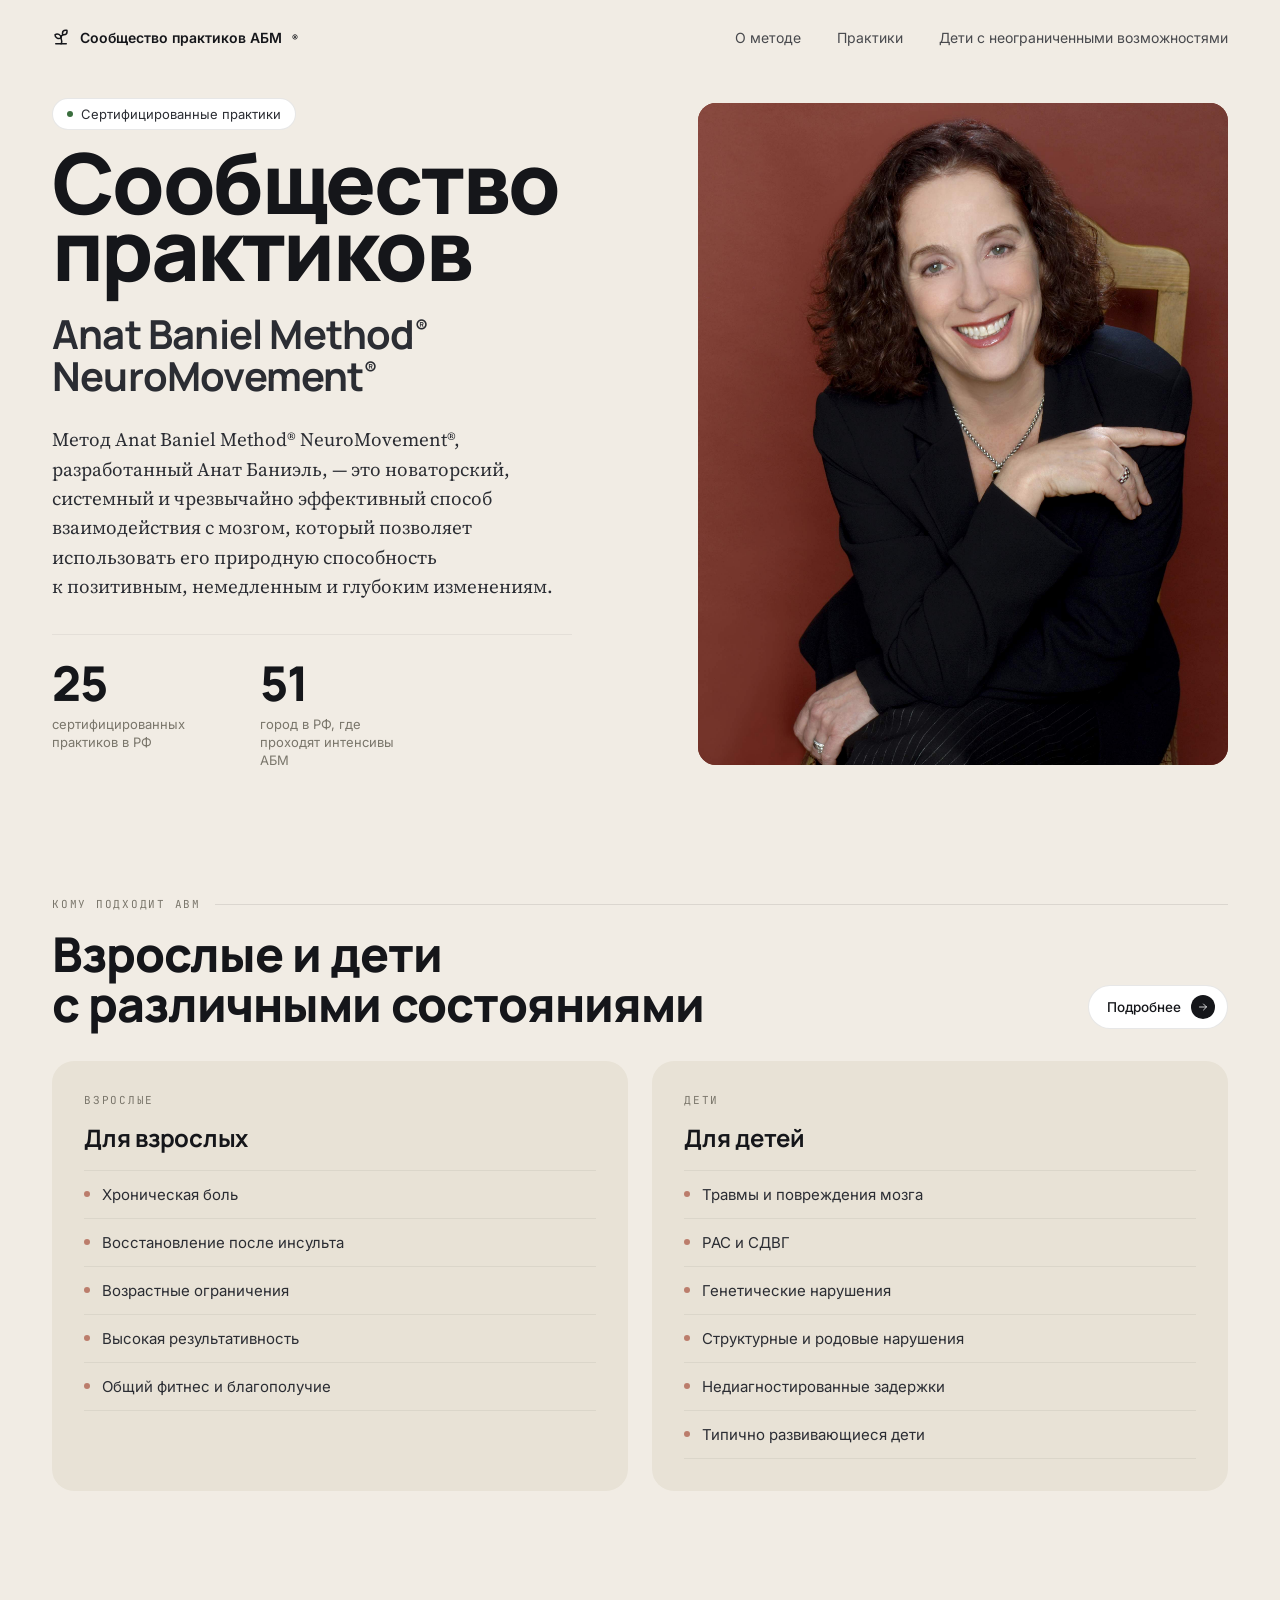
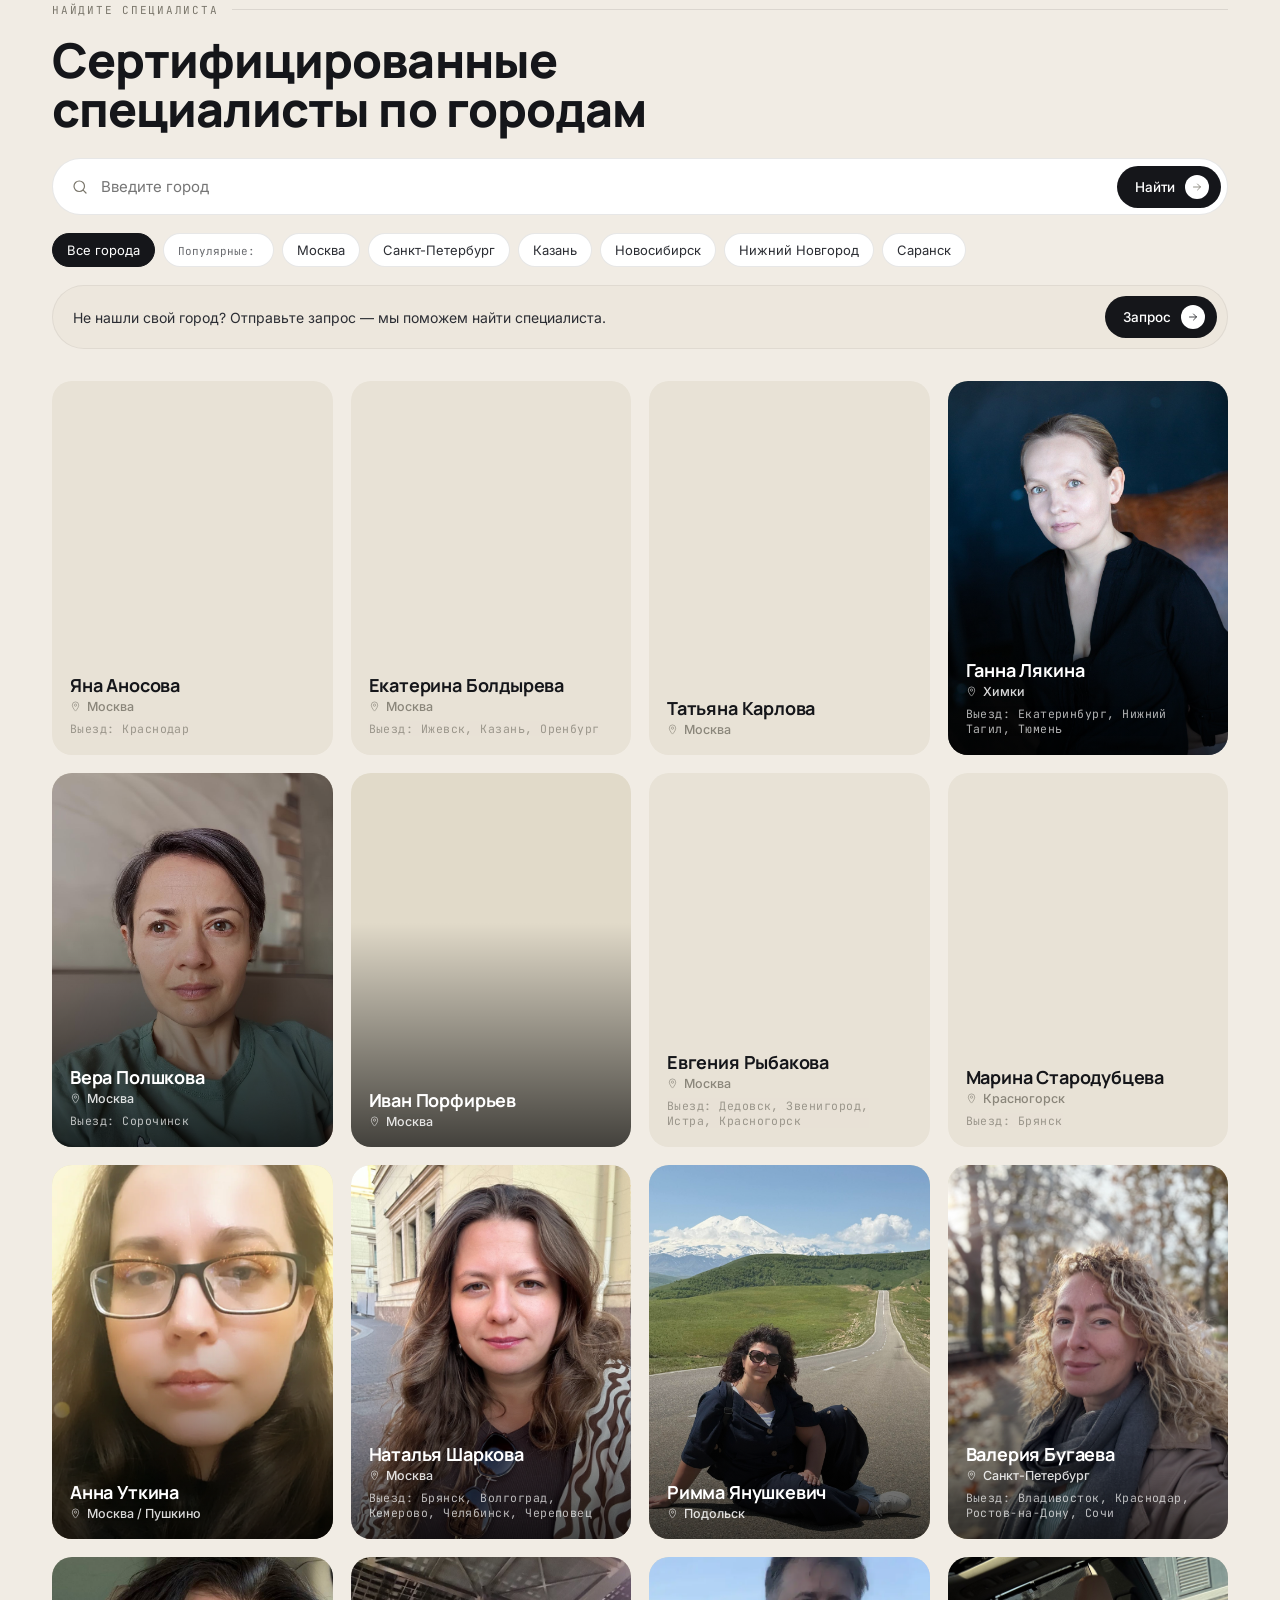
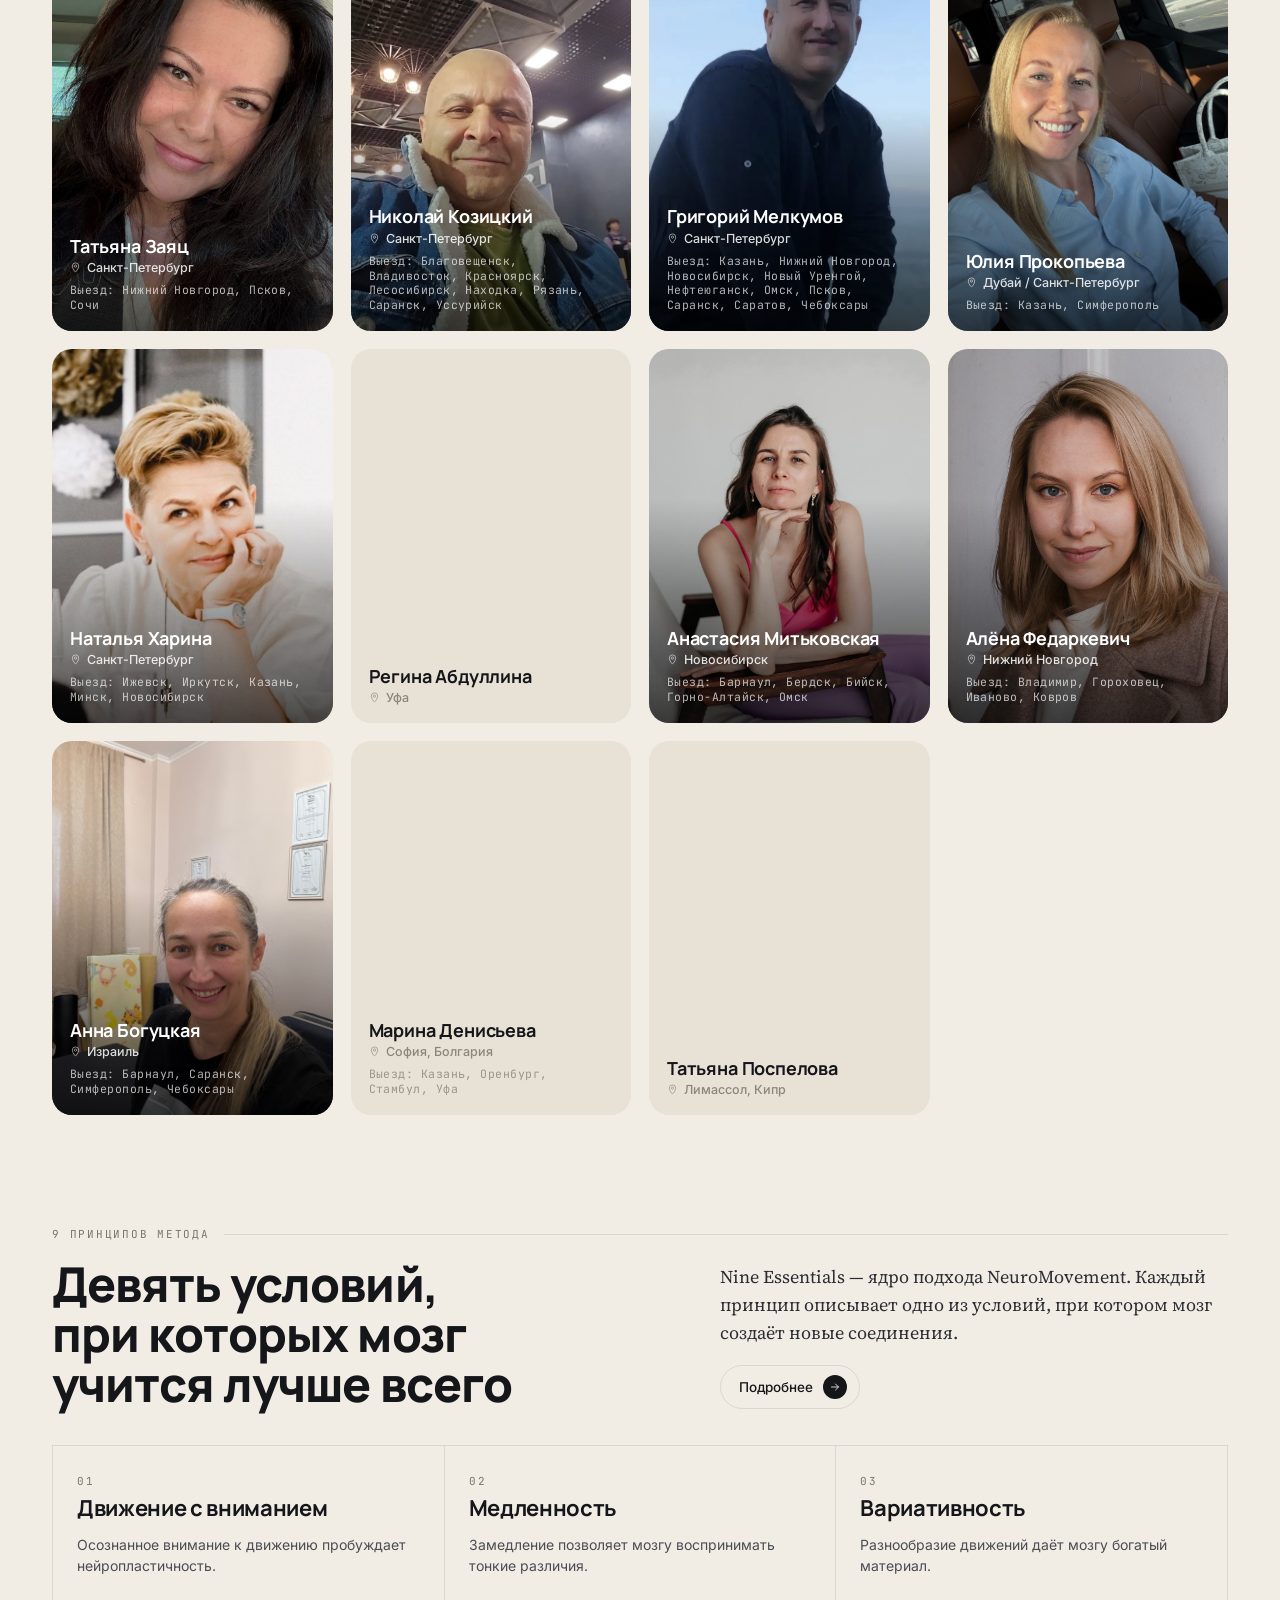
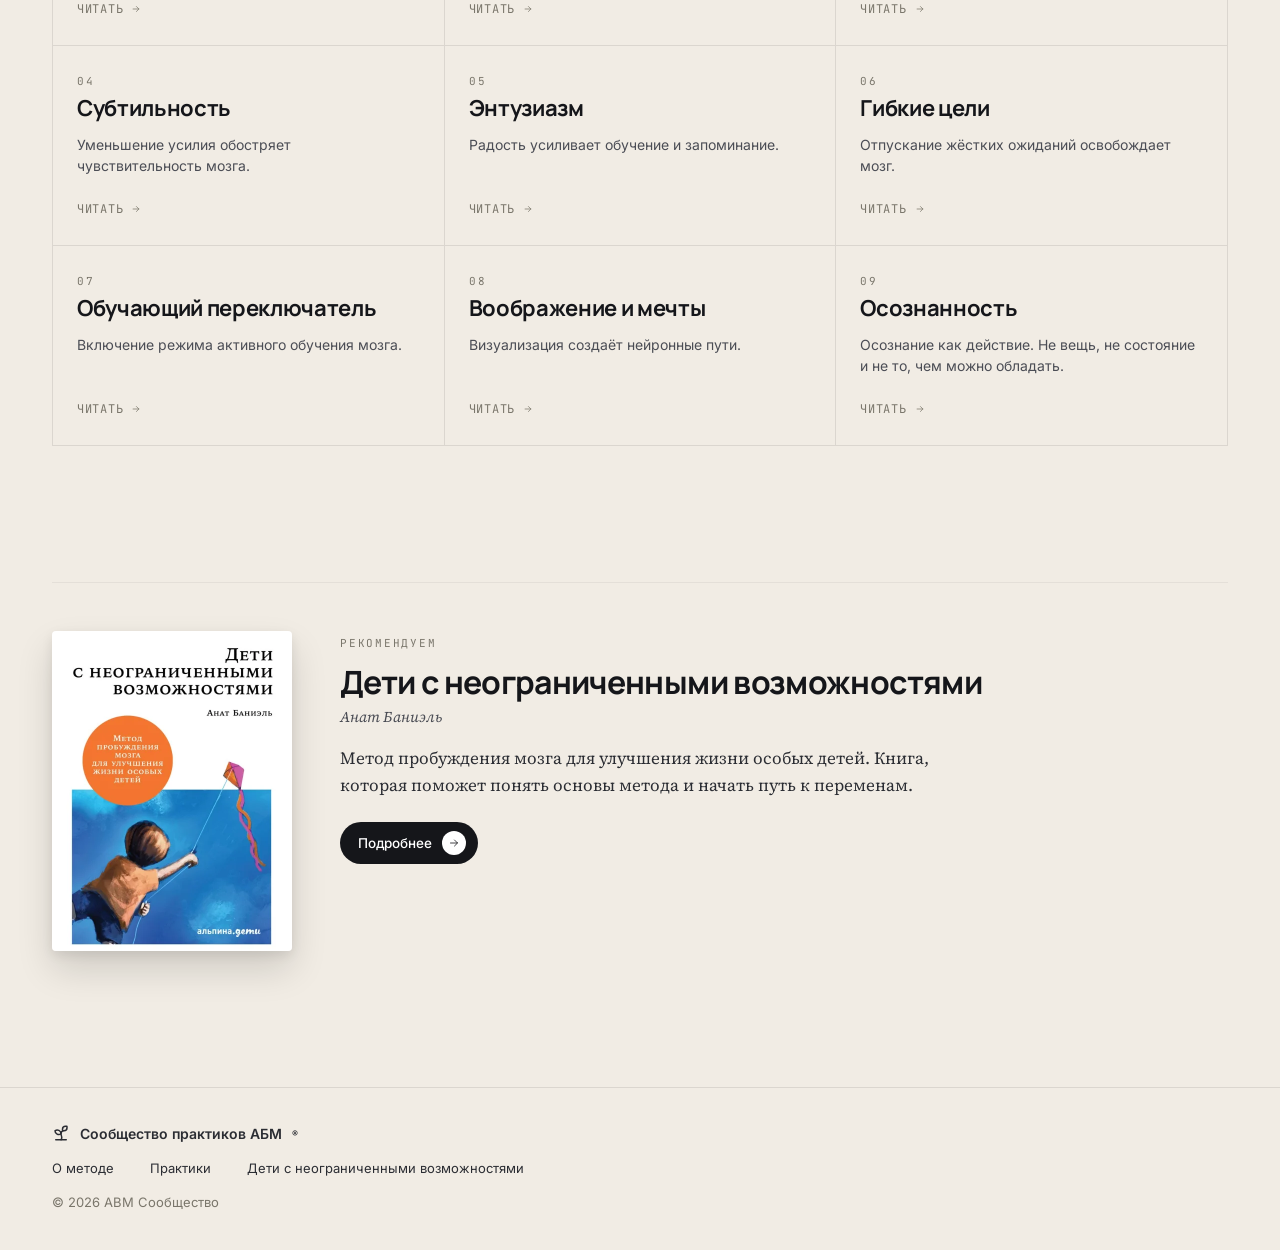
==== commit d27114a4: "v2: подробнее→about + футер вертикально (лого над меню) - «Подробнее» в секции «Кому подходит» — вед" ====
--- a/v2/index.html
+++ b/v2/index.html
@@ -139,8 +139,8 @@
   .book .body p{font-family:'Source Serif 4',Georgia,serif;font-size:17px;line-height:1.6;color:var(--ink-2);margin:0 0 22px;max-width:620px}
 
   footer{padding:36px 0 40px;border-top:1px solid var(--line);margin-top:48px}
-  footer .row{display:flex;justify-content:space-between;align-items:center;gap:32px;font-size:13px;color:var(--ink-2)}
-  footer nav{display:flex;gap:36px}
+  footer .row{display:flex;flex-direction:column;align-items:flex-start;gap:18px;font-size:13px;color:var(--ink-2)}
+  footer nav{display:flex;gap:24px 36px;flex-wrap:wrap}
   footer .copy{color:var(--muted)}
 
   svg{display:block}
@@ -243,7 +243,7 @@
       <div>
         <h2 class="sec-title">Взрослые и&nbsp;дети<br/>с&nbsp;различными состояниями</h2>
       </div>
-      <a href="#" class="btn lite">Подробнее
+      <a href="about.html" class="btn lite">Подробнее
         <span class="arr"><svg width="12" height="12" viewBox="0 0 24 24" fill="none"><path d="M5 12h14M13 6l6 6-6 6" stroke="currentColor" stroke-width="1.6" stroke-linecap="round"/></svg></span>
       </a>
     </div>
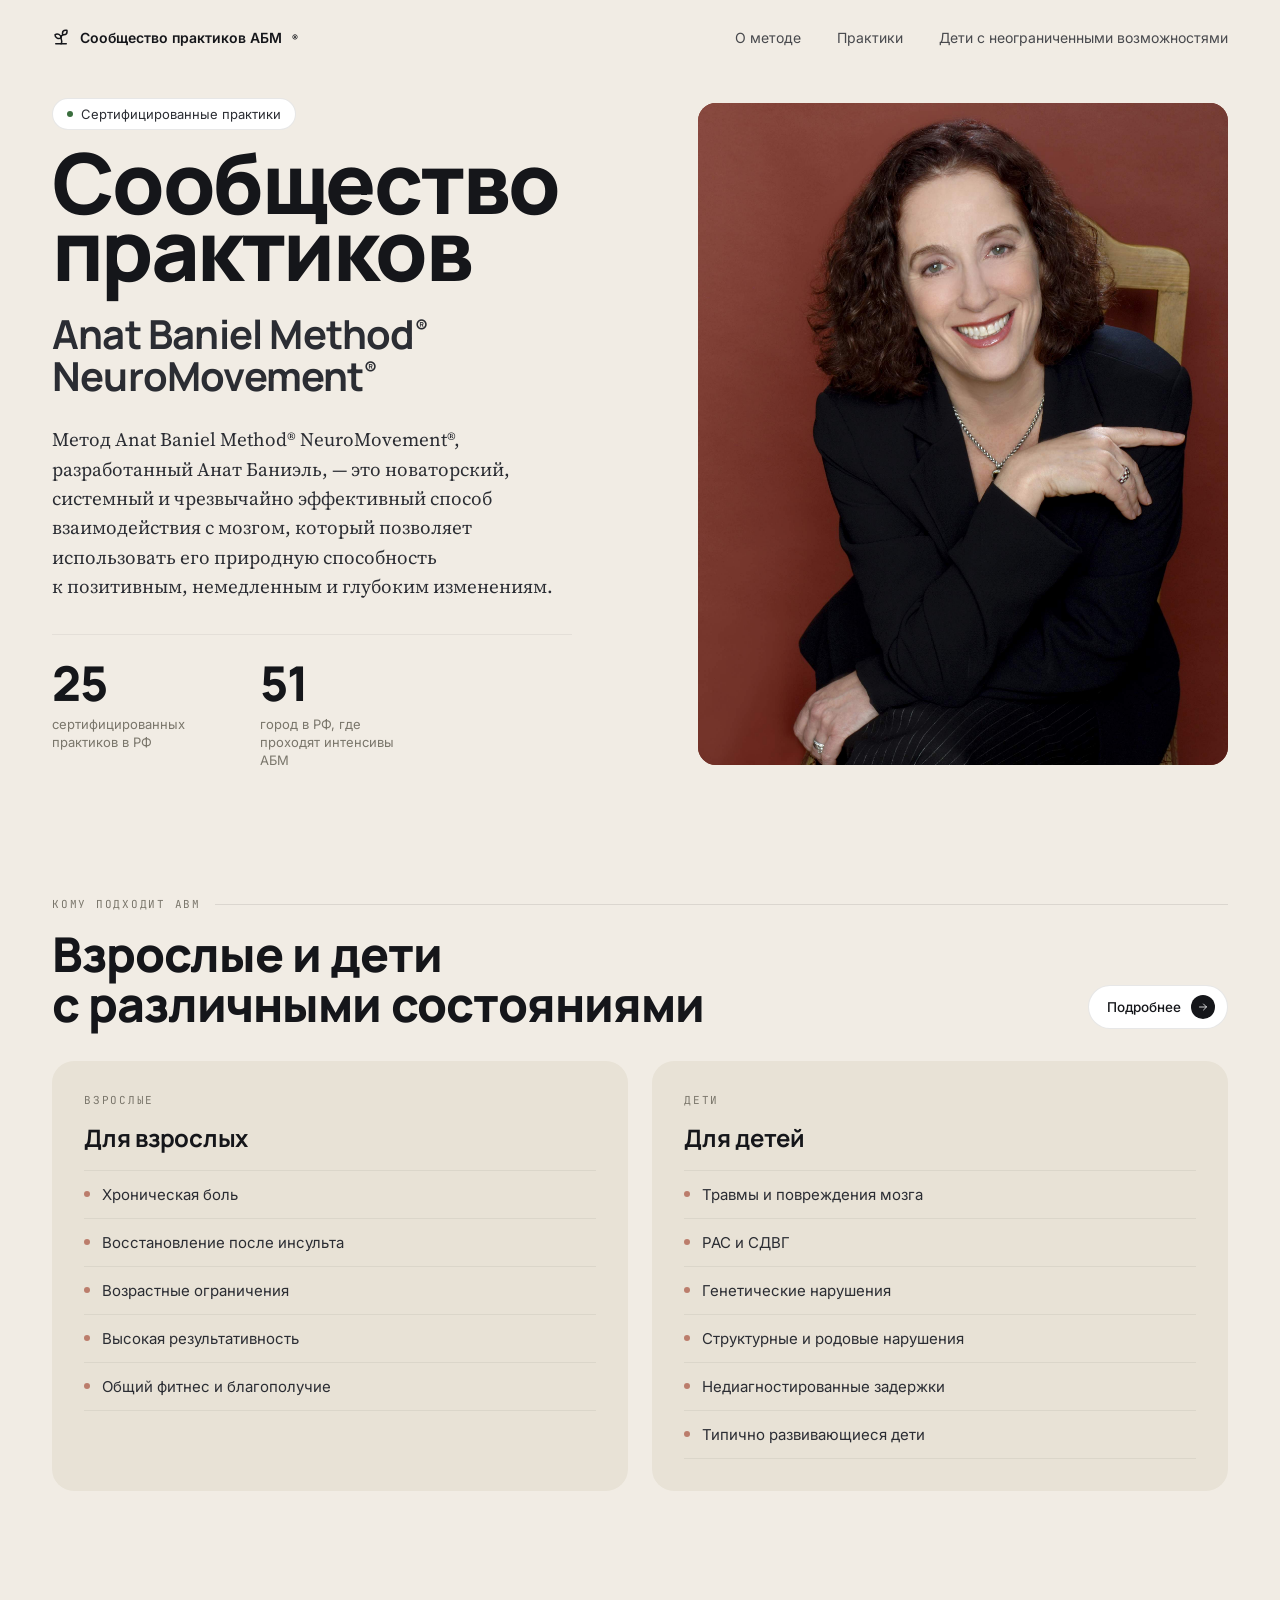
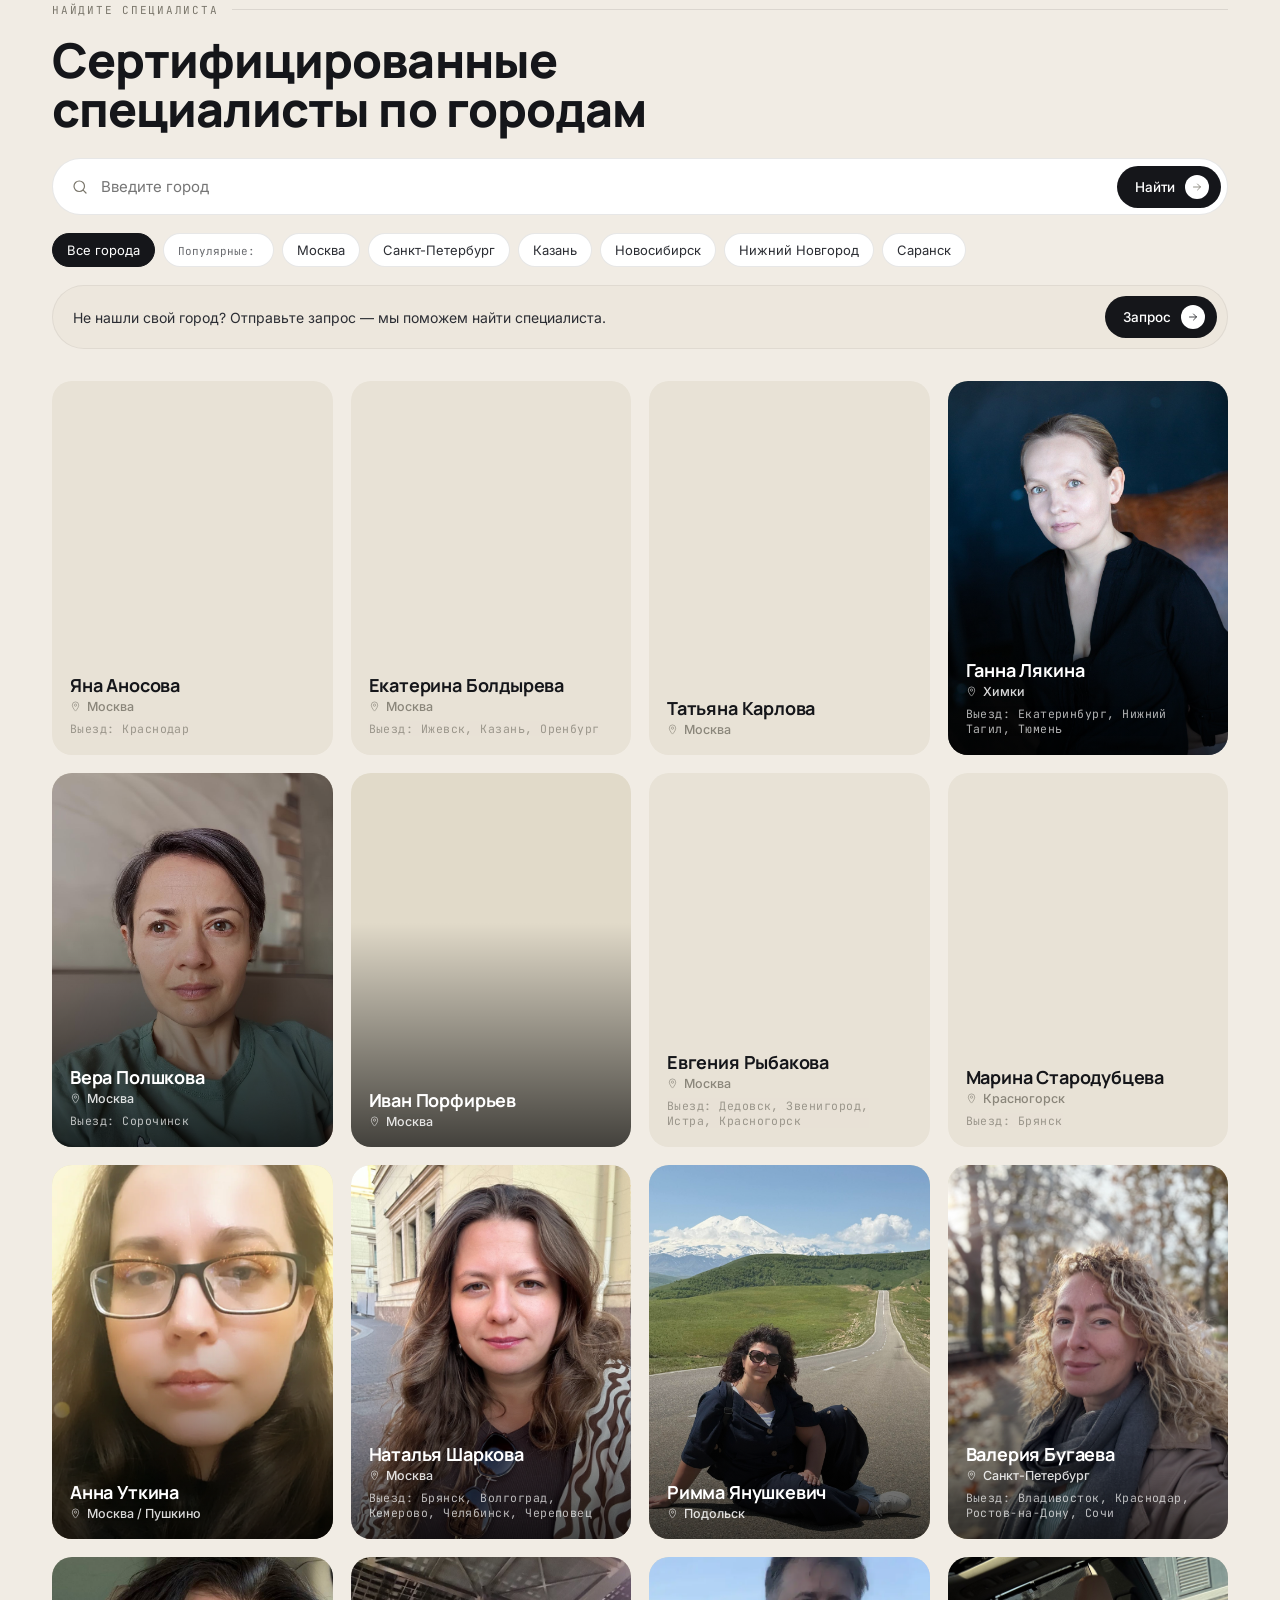
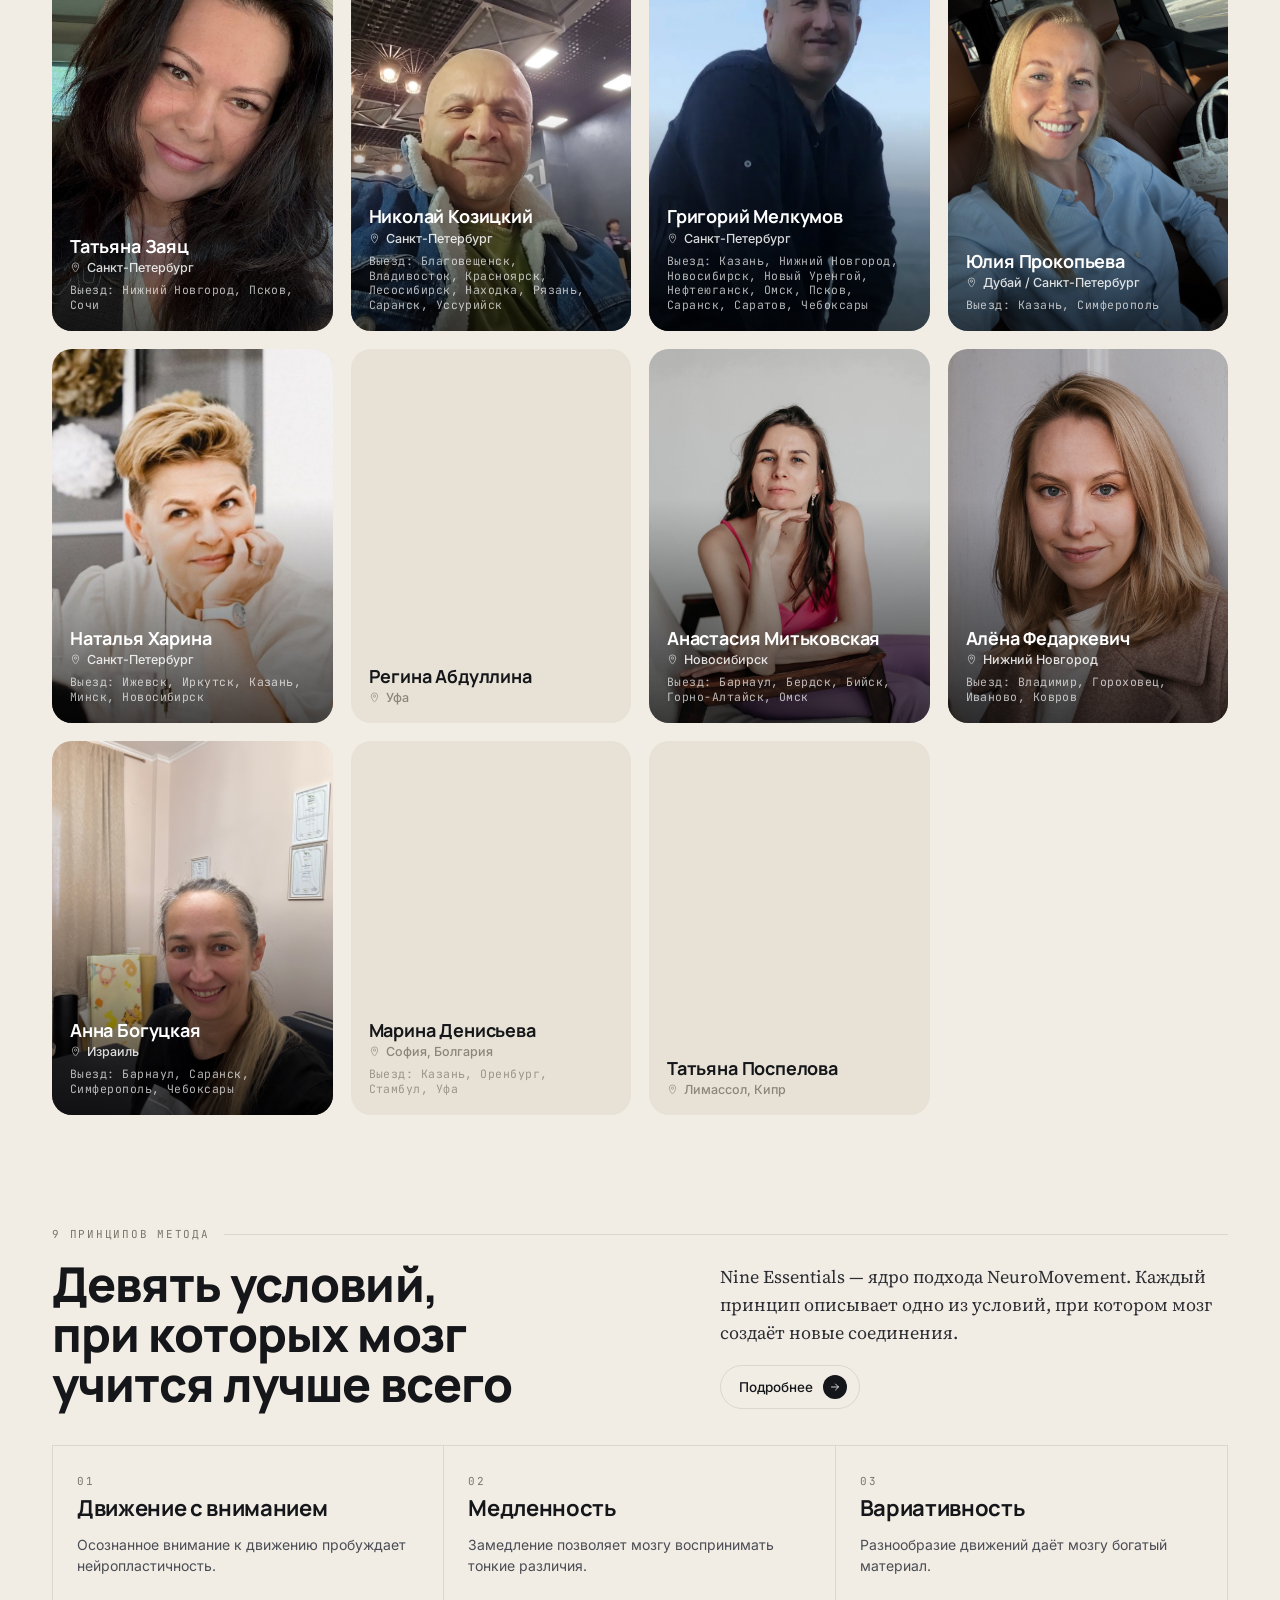
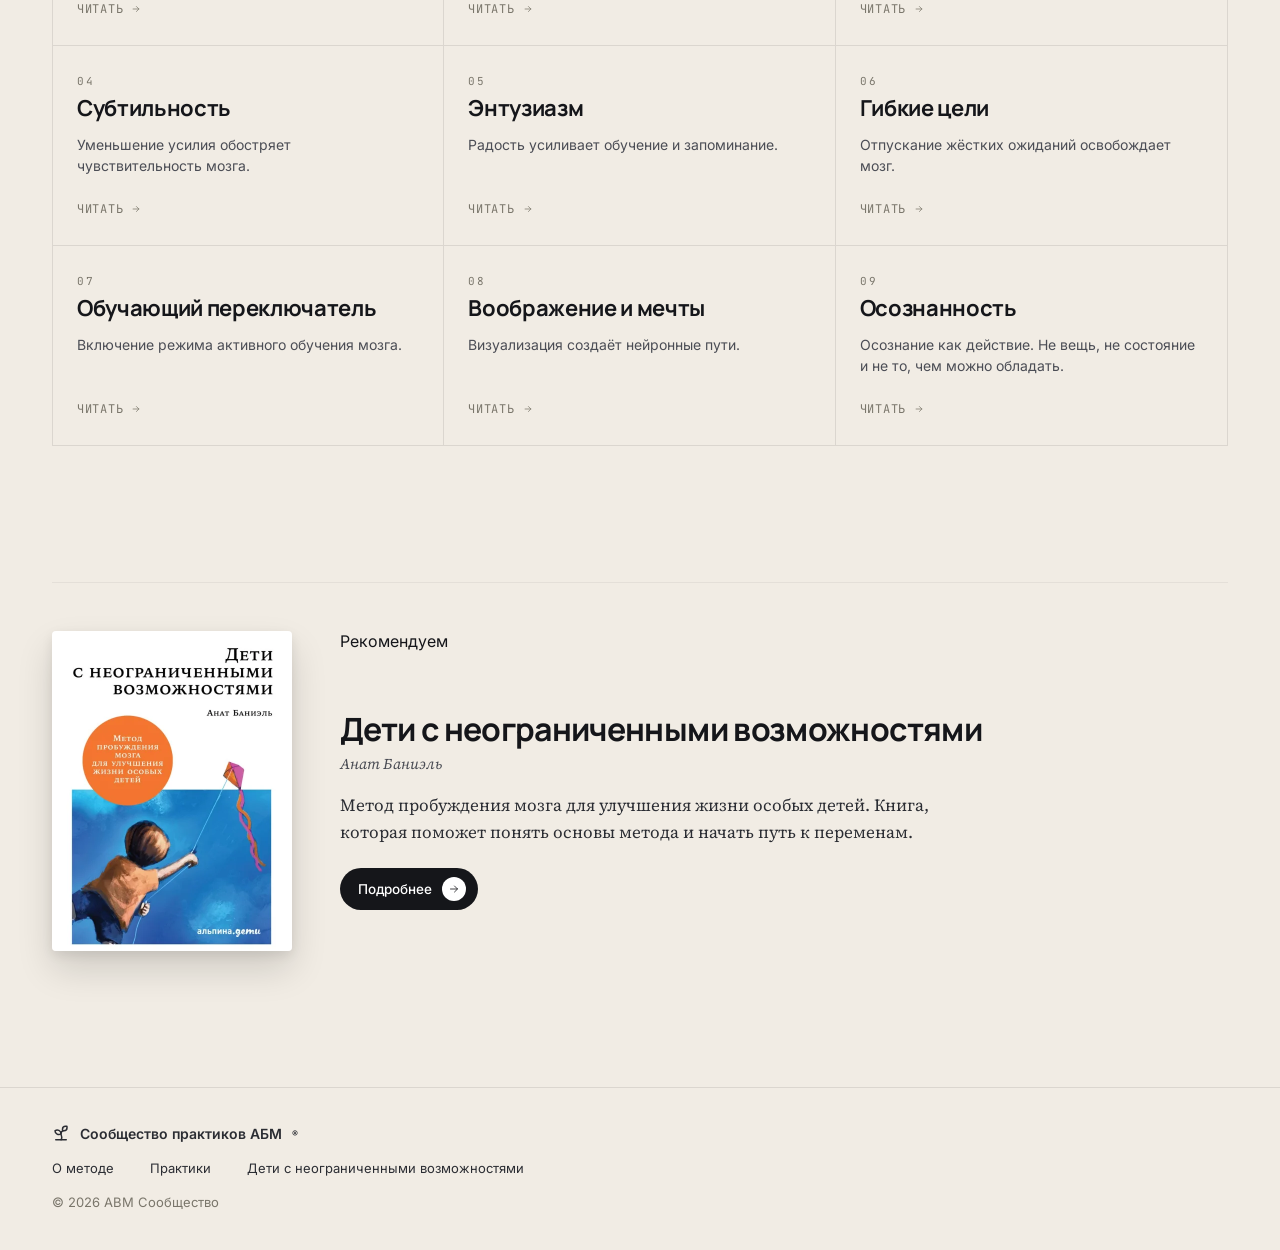
==== commit 61af17cf: "v2: РЕКОМЕНДУЕМ над обложкой + 9 принципов без overflow по правому краю - Книга: label вынесен в отд" ====
--- a/v2/index.html
+++ b/v2/index.html
@@ -121,8 +121,9 @@
   /* 9 PRINCIPLES — text-first, no images */
   .nine-head{display:grid;grid-template-columns:1.1fr .9fr;gap:48px;align-items:end;margin-bottom:36px}
   .nine-head p{font-family:'Source Serif 4',Georgia,serif;font-size:18px;line-height:1.55;color:var(--ink-2);margin:0;max-width:520px}
-  .nine-grid{display:grid;grid-template-columns:repeat(3,1fr);gap:0;border-top:1px solid var(--line);border-left:1px solid var(--line)}
-  .ncell{padding:28px 24px;border-right:1px solid var(--line);border-bottom:1px solid var(--line);min-height:200px;display:flex;flex-direction:column;gap:8px;background:transparent;transition:background .2s}
+  .nine-grid{display:grid;grid-template-columns:repeat(3,1fr);gap:0;border-top:1px solid var(--line);border-left:1px solid var(--line);border-right:1px solid var(--line);overflow:hidden}
+  .ncell{padding:28px 24px;border-right:1px solid var(--line);border-bottom:1px solid var(--line);min-height:200px;display:flex;flex-direction:column;gap:8px;background:transparent;transition:background .2s;min-width:0;overflow-wrap:break-word}
+  .ncell:nth-child(3n){border-right:none}
   .ncell:hover{background:var(--bg-soft)}
   .ncell .num{font-family:'JetBrains Mono',monospace;font-size:11px;letter-spacing:.18em;color:var(--muted)}
   .ncell h4{font-family:'Manrope',sans-serif;font-weight:700;font-size:22px;letter-spacing:-0.015em;margin:0 0 6px;line-height:1.1}
@@ -130,7 +131,10 @@
   .ncell .arr{margin-top:auto;padding-top:14px;display:inline-flex;align-items:center;gap:8px;font-size:12px;color:var(--muted);font-family:'JetBrains Mono',monospace;letter-spacing:.06em;text-transform:uppercase}
 
   /* BOOK calm */
-  .book{display:grid;grid-template-columns:240px 1fr;gap:48px;align-items:start;padding:48px 0 24px;border-top:1px solid var(--line-2);margin-top:24px}
+  .book{display:grid;grid-template-columns:240px 1fr;grid-template-areas:"cover label" "cover body";gap:6px 48px;align-items:start;padding:48px 0 24px;border-top:1px solid var(--line-2);margin-top:24px}
+  .book .book-cover-col{grid-area:cover}
+  .book > .label{grid-area:label}
+  .book .body{grid-area:body}
   .book .cover-wrap{aspect-ratio:3/4;border-radius:4px;box-shadow:0 18px 36px rgba(0,0,0,.14), 0 4px 12px rgba(0,0,0,.08);position:relative;overflow:hidden}
   .book .cover-wrap img{display:block;width:100%;height:100%;object-fit:cover}
   .book .body .label{font-family:'JetBrains Mono',monospace;font-size:11px;letter-spacing:.16em;text-transform:uppercase;color:var(--muted)}
@@ -183,9 +187,18 @@
     .who-cols{grid-template-columns:1fr}
     .pgrid{grid-template-columns:repeat(2,1fr)}
     .nine-grid{grid-template-columns:repeat(2,1fr)}
+    .ncell{border-right:1px solid var(--line)}
+    .ncell:nth-child(3n){border-right:1px solid var(--line)}
+    .ncell:nth-child(2n), .ncell:last-child{border-right:none}
     .nine-head{grid-template-columns:1fr;gap:24px}
-    .book{grid-template-columns:160px 1fr;gap:24px}
+    .book{grid-template-columns:160px 1fr;gap:6px 24px}
     .sec-title{font-size:36px}
+  }
+  @media (max-width: 720px){
+    .book{grid-template-columns:1fr;grid-template-areas:"label" "cover" "body";gap:14px}
+    .book .book-cover-col{max-width:280px}
+    .nine-grid{grid-template-columns:1fr}
+    .ncell, .ncell:nth-child(3n){border-right:none}
   }
 </style>
 </head>
@@ -243,7 +256,7 @@
       <div>
         <h2 class="sec-title">Взрослые и&nbsp;дети<br/>с&nbsp;различными состояниями</h2>
       </div>
-      <a href="about.html" class="btn lite">Подробнее
+      <a href="about.html#who" class="btn lite">Подробнее
         <span class="arr"><svg width="12" height="12" viewBox="0 0 24 24" fill="none"><path d="M5 12h14M13 6l6 6-6 6" stroke="currentColor" stroke-width="1.6" stroke-linecap="round"/></svg></span>
       </a>
     </div>
@@ -478,13 +491,13 @@
 <section class="block" id="book">
   <div class="container">
     <div class="book">
-      <div>
+      <span class="label">Рекомендуем</span>
+      <div class="book-cover-col">
         <div class="cover-wrap" aria-label="Обложка книги">
           <img src="../images/XMtu4.webp" alt="Обложка книги «Дети с неограниченными возможностями»">
         </div>
       </div>
       <div class="body">
-        <span class="label">Рекомендуем</span>
         <h2>Дети с&nbsp;неограниченными возможностями</h2>
         <div class="author">Анат Баниэль</div>
         <p>Метод пробуждения мозга для улучшения жизни особых детей. Книга, которая поможет понять основы метода и&nbsp;начать путь к&nbsp;переменам.</p>
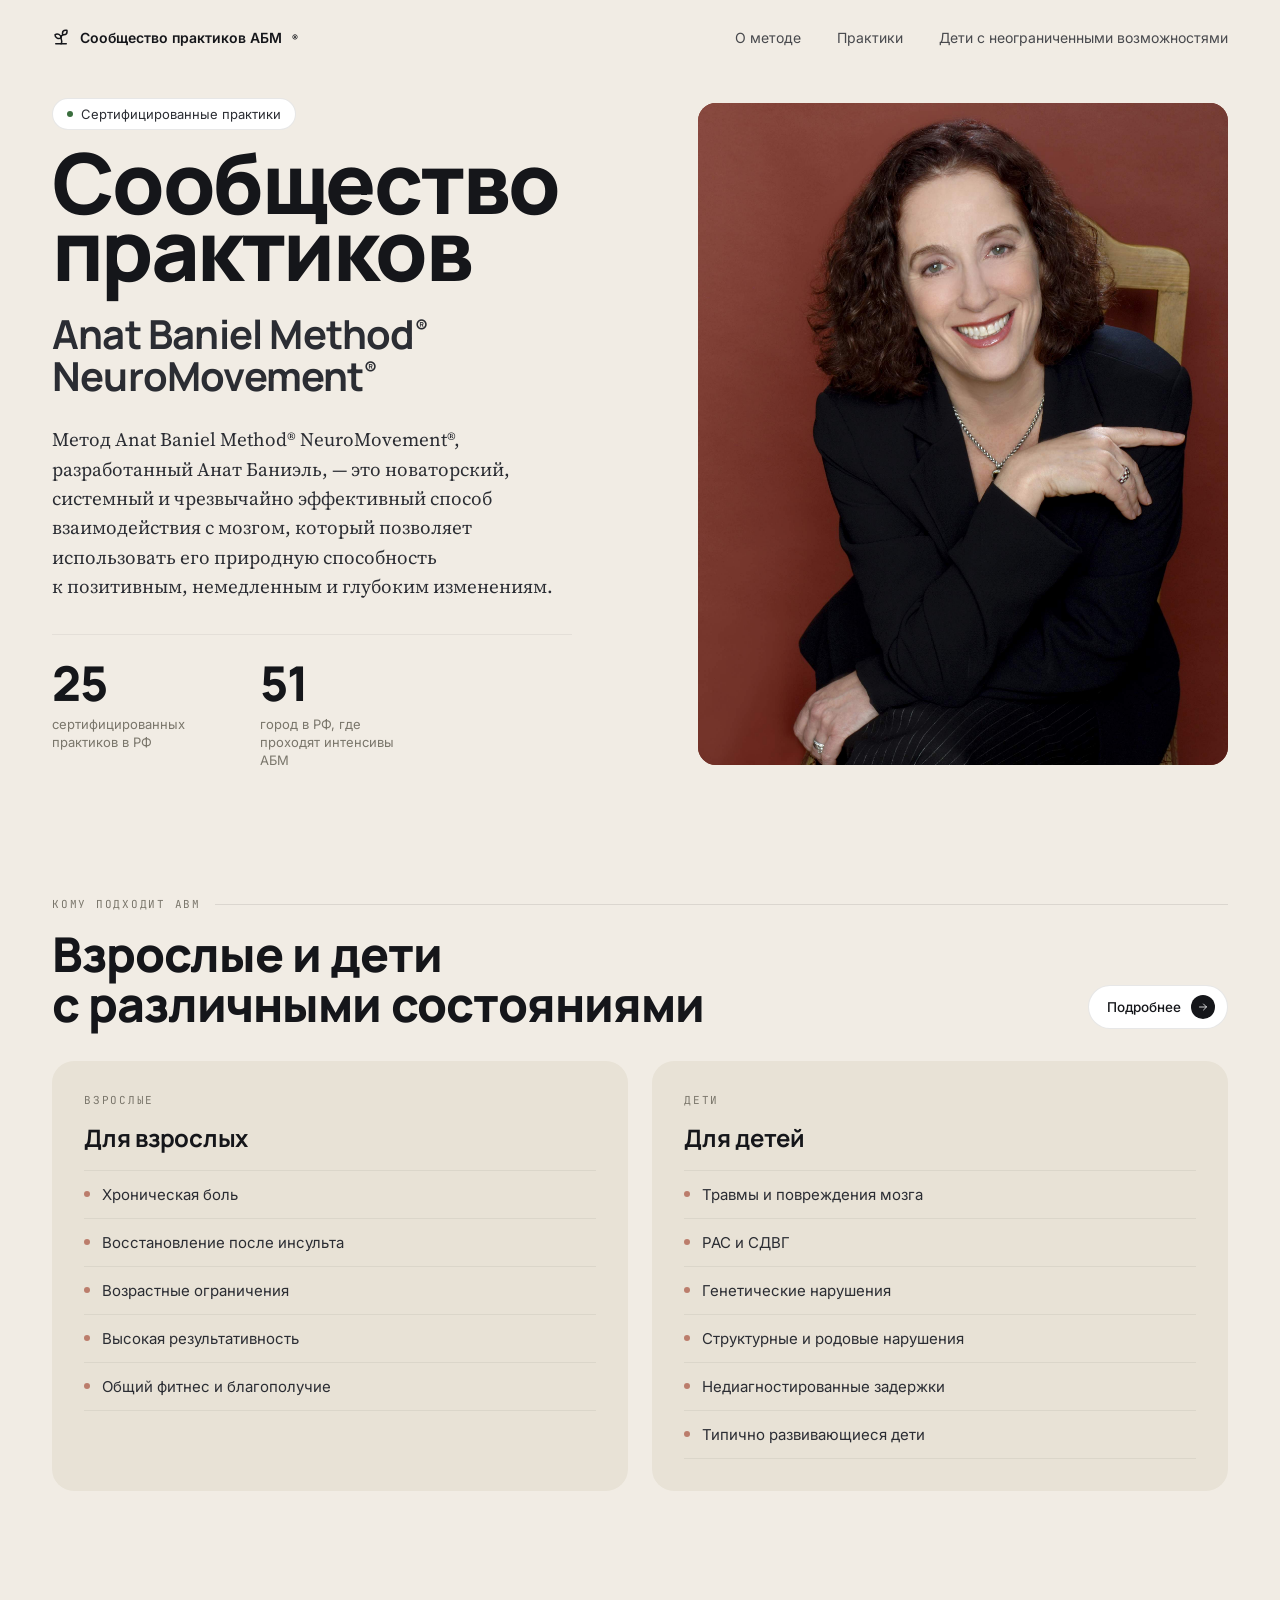
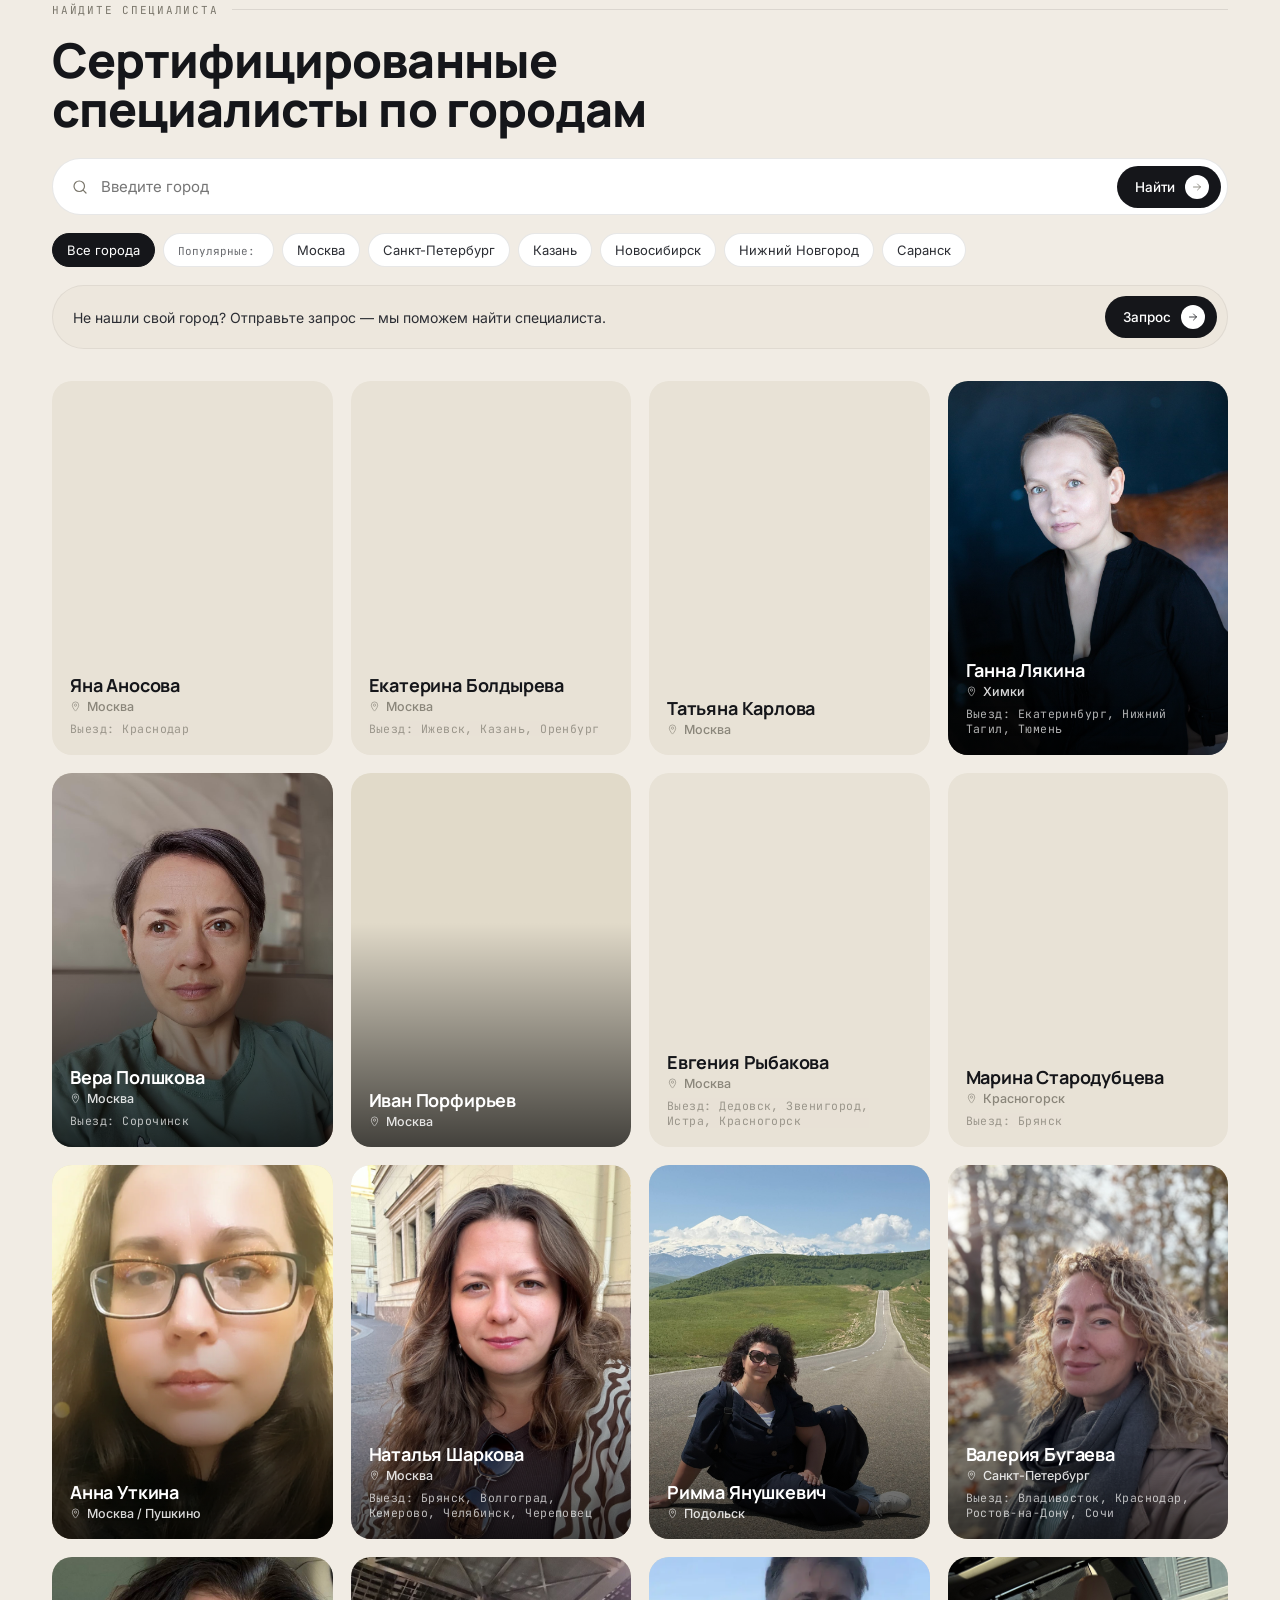
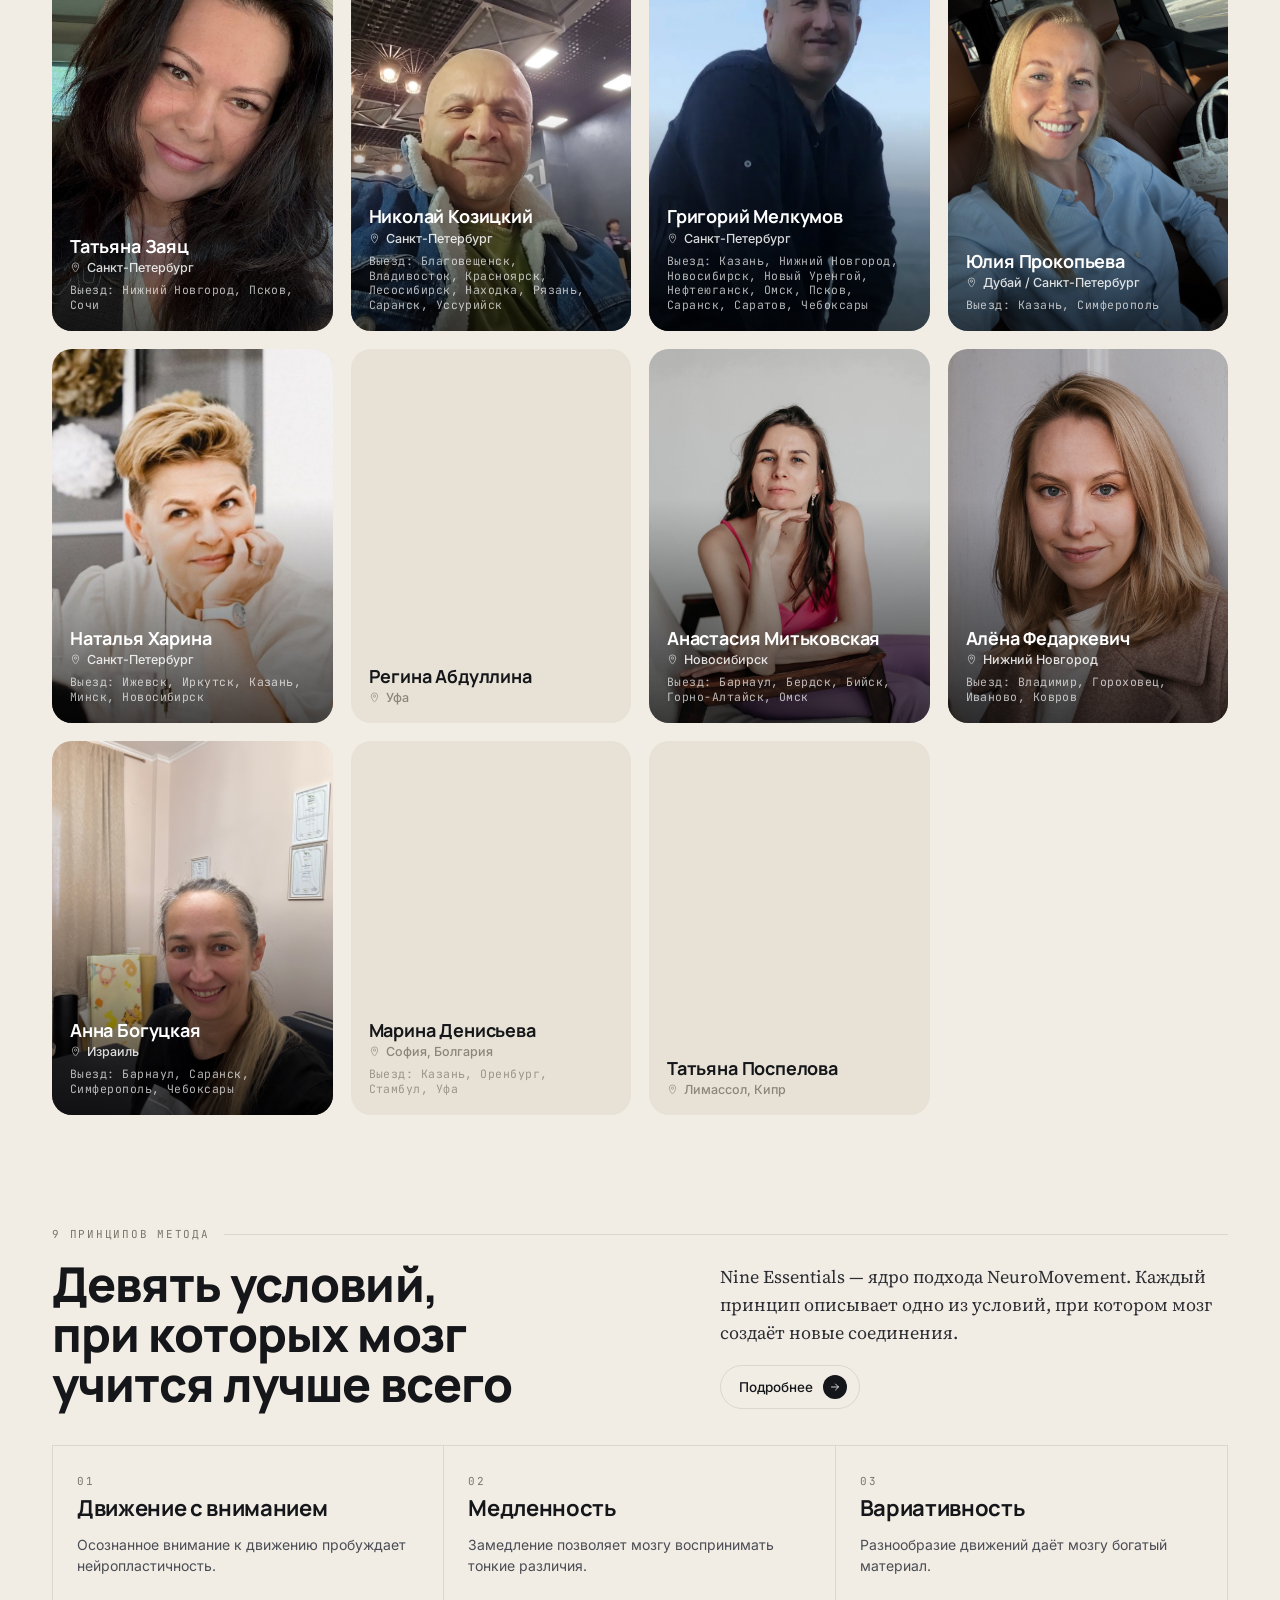
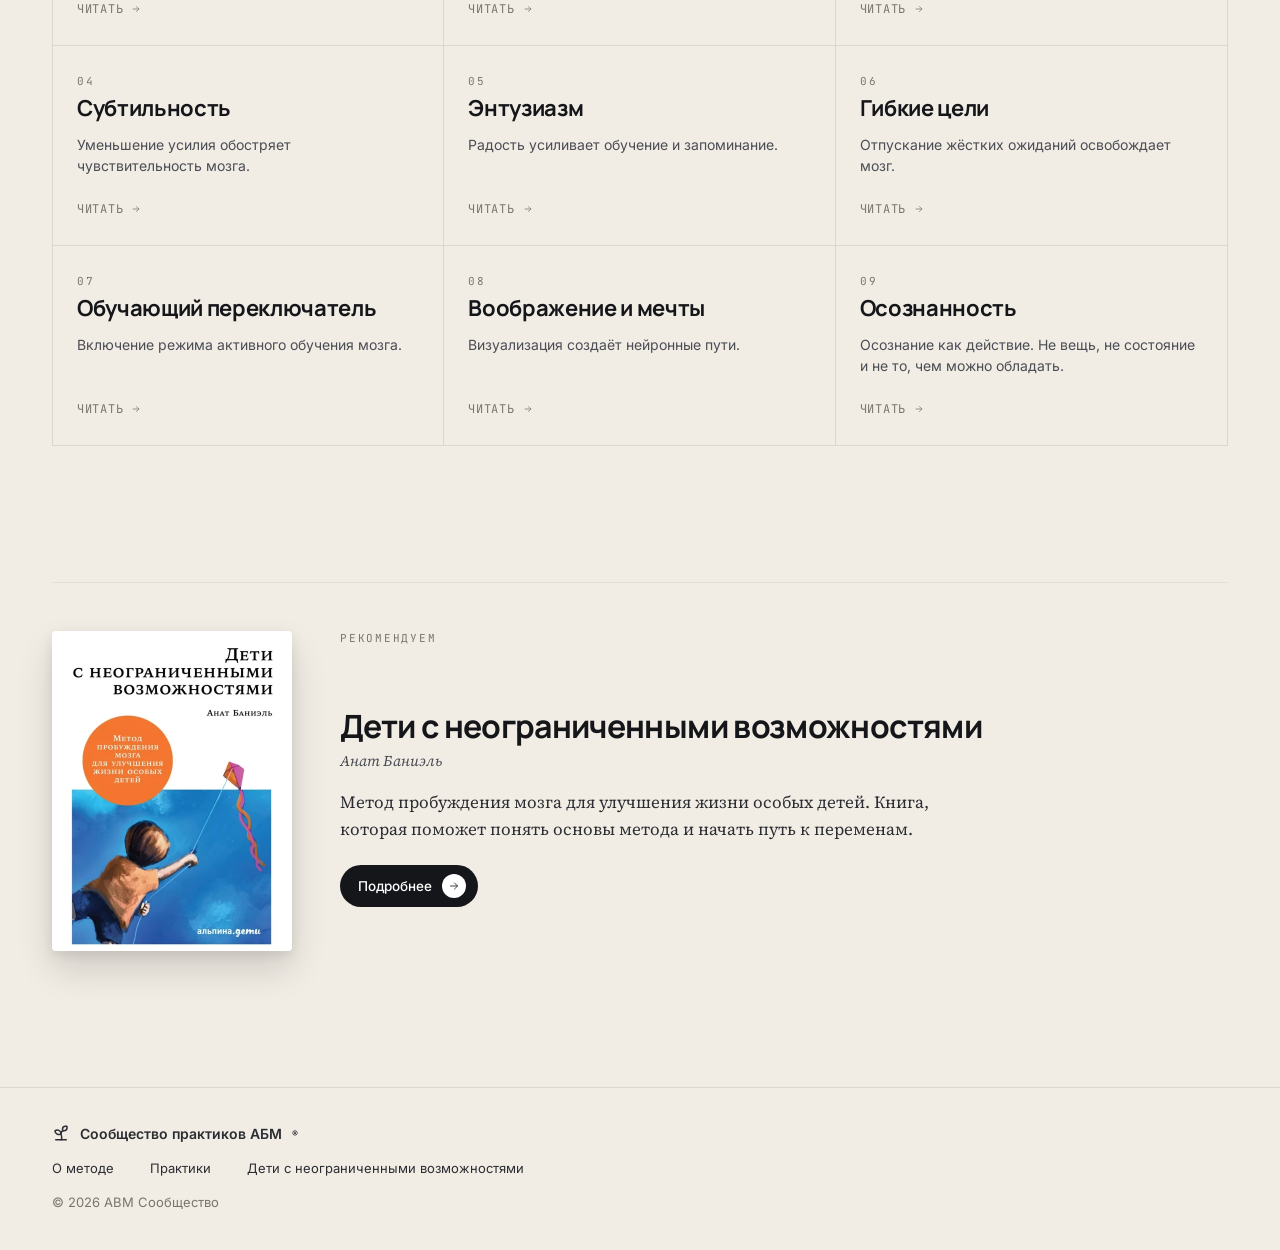
==== commit 3c31735b: "v2: 9 принципов на главной → якоря в about.html + фикс стиля «Рекомендуем» - Каждый ncell теперь вед" ====
--- a/v2/index.html
+++ b/v2/index.html
@@ -137,7 +137,7 @@
   .book .body{grid-area:body}
   .book .cover-wrap{aspect-ratio:3/4;border-radius:4px;box-shadow:0 18px 36px rgba(0,0,0,.14), 0 4px 12px rgba(0,0,0,.08);position:relative;overflow:hidden}
   .book .cover-wrap img{display:block;width:100%;height:100%;object-fit:cover}
-  .book .body .label{font-family:'JetBrains Mono',monospace;font-size:11px;letter-spacing:.16em;text-transform:uppercase;color:var(--muted)}
+  .book .label{font-family:'JetBrains Mono',monospace;font-size:11px;letter-spacing:.16em;text-transform:uppercase;color:var(--muted)}
   .book .body h2{font-family:'Manrope',sans-serif;font-weight:700;font-size:32px;letter-spacing:-0.02em;line-height:1.1;margin:14px 0 6px}
   .book .body .author{font-family:'Source Serif 4',Georgia,serif;font-style:italic;font-size:15px;color:var(--ink-3);margin-bottom:18px}
   .book .body p{font-family:'Source Serif 4',Georgia,serif;font-size:17px;line-height:1.6;color:var(--ink-2);margin:0 0 22px;max-width:620px}
@@ -474,15 +474,15 @@
     </div>
 
     <div class="nine-grid">
-      <a class="ncell" href="about.html"><span class="num">01</span><h4>Движение с&nbsp;вниманием</h4><p>Осознанное внимание к&nbsp;движению пробуждает нейропластичность.</p><span class="arr">читать <svg width="10" height="10" viewBox="0 0 24 24" fill="none"><path d="M5 12h14M13 6l6 6-6 6" stroke="currentColor" stroke-width="1.8" stroke-linecap="round"/></svg></span></a>
-      <a class="ncell" href="about.html"><span class="num">02</span><h4>Медленность</h4><p>Замедление позволяет мозгу воспринимать тонкие различия.</p><span class="arr">читать <svg width="10" height="10" viewBox="0 0 24 24" fill="none"><path d="M5 12h14M13 6l6 6-6 6" stroke="currentColor" stroke-width="1.8" stroke-linecap="round"/></svg></span></a>
-      <a class="ncell" href="about.html"><span class="num">03</span><h4>Вариативность</h4><p>Разнообразие движений даёт мозгу богатый материал.</p><span class="arr">читать <svg width="10" height="10" viewBox="0 0 24 24" fill="none"><path d="M5 12h14M13 6l6 6-6 6" stroke="currentColor" stroke-width="1.8" stroke-linecap="round"/></svg></span></a>
-      <a class="ncell" href="about.html"><span class="num">04</span><h4>Субтильность</h4><p>Уменьшение усилия обостряет чувствительность мозга.</p><span class="arr">читать <svg width="10" height="10" viewBox="0 0 24 24" fill="none"><path d="M5 12h14M13 6l6 6-6 6" stroke="currentColor" stroke-width="1.8" stroke-linecap="round"/></svg></span></a>
-      <a class="ncell" href="about.html"><span class="num">05</span><h4>Энтузиазм</h4><p>Радость усиливает обучение и&nbsp;запоминание.</p><span class="arr">читать <svg width="10" height="10" viewBox="0 0 24 24" fill="none"><path d="M5 12h14M13 6l6 6-6 6" stroke="currentColor" stroke-width="1.8" stroke-linecap="round"/></svg></span></a>
-      <a class="ncell" href="about.html"><span class="num">06</span><h4>Гибкие цели</h4><p>Отпускание жёстких ожиданий освобождает мозг.</p><span class="arr">читать <svg width="10" height="10" viewBox="0 0 24 24" fill="none"><path d="M5 12h14M13 6l6 6-6 6" stroke="currentColor" stroke-width="1.8" stroke-linecap="round"/></svg></span></a>
-      <a class="ncell" href="about.html"><span class="num">07</span><h4>Обучающий переключатель</h4><p>Включение режима активного обучения мозга.</p><span class="arr">читать <svg width="10" height="10" viewBox="0 0 24 24" fill="none"><path d="M5 12h14M13 6l6 6-6 6" stroke="currentColor" stroke-width="1.8" stroke-linecap="round"/></svg></span></a>
-      <a class="ncell" href="about.html"><span class="num">08</span><h4>Воображение и&nbsp;мечты</h4><p>Визуализация создаёт нейронные пути.</p><span class="arr">читать <svg width="10" height="10" viewBox="0 0 24 24" fill="none"><path d="M5 12h14M13 6l6 6-6 6" stroke="currentColor" stroke-width="1.8" stroke-linecap="round"/></svg></span></a>
-      <a class="ncell" href="about.html"><span class="num">09</span><h4>Осознанность</h4><p>Осознание как&nbsp;действие. Не&nbsp;вещь, не&nbsp;состояние и&nbsp;не&nbsp;то, чем можно обладать.</p><span class="arr">читать <svg width="10" height="10" viewBox="0 0 24 24" fill="none"><path d="M5 12h14M13 6l6 6-6 6" stroke="currentColor" stroke-width="1.8" stroke-linecap="round"/></svg></span></a>
+      <a class="ncell" href="about.html#e01"><span class="num">01</span><h4>Движение с&nbsp;вниманием</h4><p>Осознанное внимание к&nbsp;движению пробуждает нейропластичность.</p><span class="arr">читать <svg width="10" height="10" viewBox="0 0 24 24" fill="none"><path d="M5 12h14M13 6l6 6-6 6" stroke="currentColor" stroke-width="1.8" stroke-linecap="round"/></svg></span></a>
+      <a class="ncell" href="about.html#e02"><span class="num">02</span><h4>Медленность</h4><p>Замедление позволяет мозгу воспринимать тонкие различия.</p><span class="arr">читать <svg width="10" height="10" viewBox="0 0 24 24" fill="none"><path d="M5 12h14M13 6l6 6-6 6" stroke="currentColor" stroke-width="1.8" stroke-linecap="round"/></svg></span></a>
+      <a class="ncell" href="about.html#e03"><span class="num">03</span><h4>Вариативность</h4><p>Разнообразие движений даёт мозгу богатый материал.</p><span class="arr">читать <svg width="10" height="10" viewBox="0 0 24 24" fill="none"><path d="M5 12h14M13 6l6 6-6 6" stroke="currentColor" stroke-width="1.8" stroke-linecap="round"/></svg></span></a>
+      <a class="ncell" href="about.html#e04"><span class="num">04</span><h4>Субтильность</h4><p>Уменьшение усилия обостряет чувствительность мозга.</p><span class="arr">читать <svg width="10" height="10" viewBox="0 0 24 24" fill="none"><path d="M5 12h14M13 6l6 6-6 6" stroke="currentColor" stroke-width="1.8" stroke-linecap="round"/></svg></span></a>
+      <a class="ncell" href="about.html#e05"><span class="num">05</span><h4>Энтузиазм</h4><p>Радость усиливает обучение и&nbsp;запоминание.</p><span class="arr">читать <svg width="10" height="10" viewBox="0 0 24 24" fill="none"><path d="M5 12h14M13 6l6 6-6 6" stroke="currentColor" stroke-width="1.8" stroke-linecap="round"/></svg></span></a>
+      <a class="ncell" href="about.html#e06"><span class="num">06</span><h4>Гибкие цели</h4><p>Отпускание жёстких ожиданий освобождает мозг.</p><span class="arr">читать <svg width="10" height="10" viewBox="0 0 24 24" fill="none"><path d="M5 12h14M13 6l6 6-6 6" stroke="currentColor" stroke-width="1.8" stroke-linecap="round"/></svg></span></a>
+      <a class="ncell" href="about.html#e07"><span class="num">07</span><h4>Обучающий переключатель</h4><p>Включение режима активного обучения мозга.</p><span class="arr">читать <svg width="10" height="10" viewBox="0 0 24 24" fill="none"><path d="M5 12h14M13 6l6 6-6 6" stroke="currentColor" stroke-width="1.8" stroke-linecap="round"/></svg></span></a>
+      <a class="ncell" href="about.html#e08"><span class="num">08</span><h4>Воображение и&nbsp;мечты</h4><p>Визуализация создаёт нейронные пути.</p><span class="arr">читать <svg width="10" height="10" viewBox="0 0 24 24" fill="none"><path d="M5 12h14M13 6l6 6-6 6" stroke="currentColor" stroke-width="1.8" stroke-linecap="round"/></svg></span></a>
+      <a class="ncell" href="about.html#e09"><span class="num">09</span><h4>Осознанность</h4><p>Осознание как&nbsp;действие. Не&nbsp;вещь, не&nbsp;состояние и&nbsp;не&nbsp;то, чем можно обладать.</p><span class="arr">читать <svg width="10" height="10" viewBox="0 0 24 24" fill="none"><path d="M5 12h14M13 6l6 6-6 6" stroke="currentColor" stroke-width="1.8" stroke-linecap="round"/></svg></span></a>
     </div>
   </div>
 </section>
